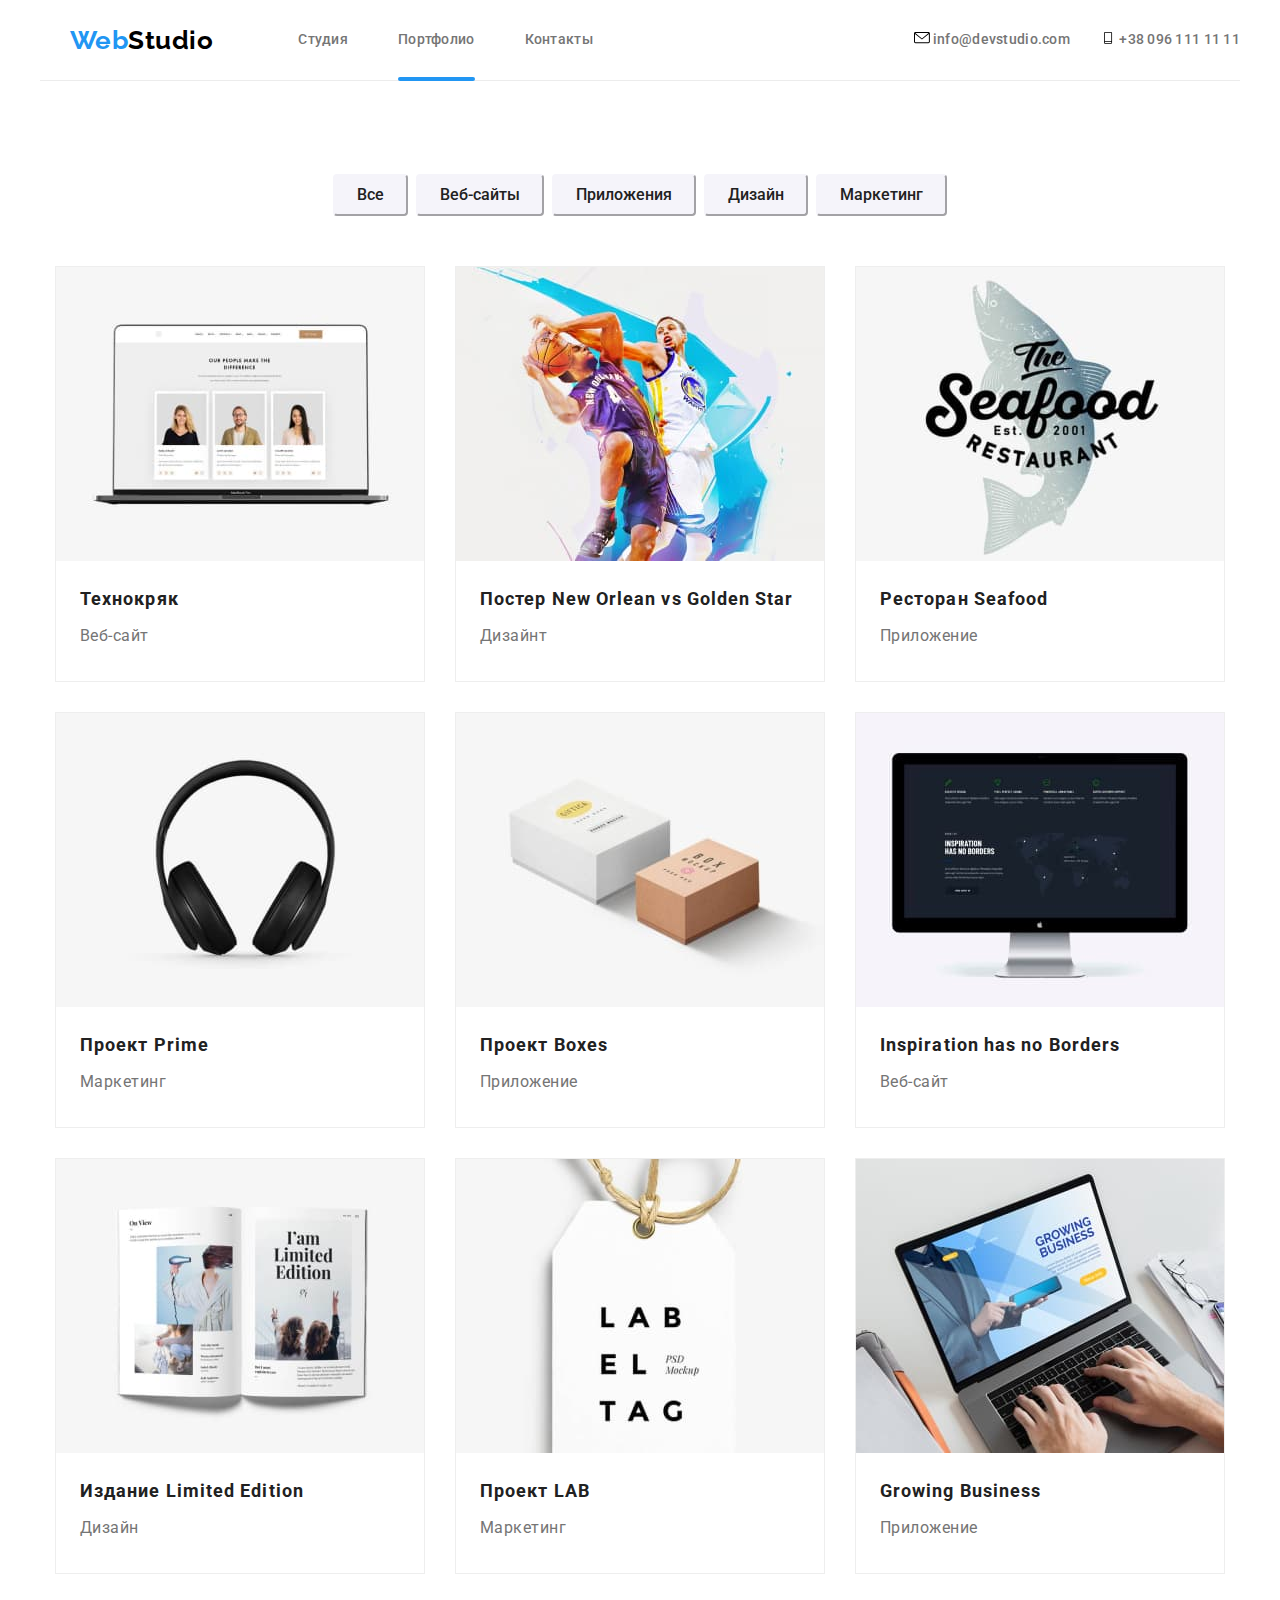
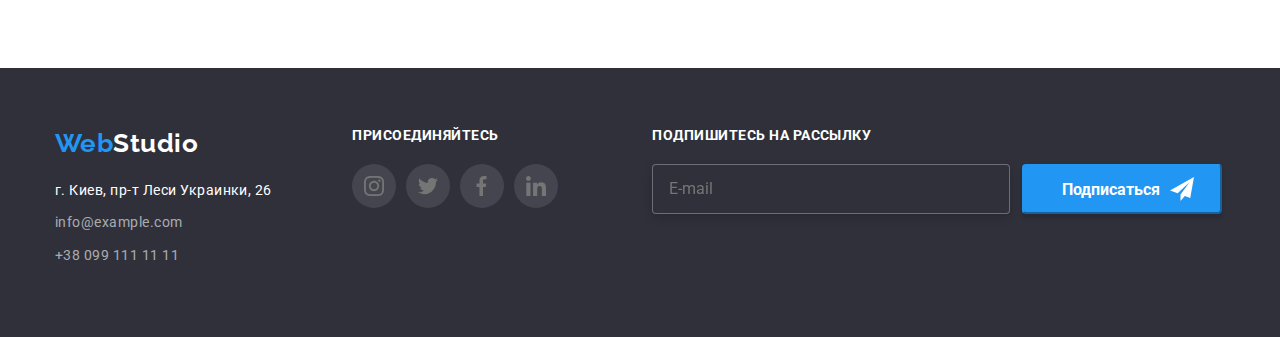
==== portfolio.html @ 5043a0de "Fix" ====
<!DOCTYPE html>
<html lang="ru">
  <head>
    <meta charset="UTF-8" />
    <meta name="viewport" content="width=device-width, initial-scale=1.0" />
    <link
      href="https://fonts.googleapis.com/css2?family=Raleway:wght@700&family=Roboto:ital,wght@0,400;0,500;0,700;1,900&display=swap"
      rel="stylesheet"
    />
    <link rel="stylesheet" href="./css/normalize.css" />
    <link rel="stylesheet" href="./css/main.min.css" />
    <title>WebStusio</title>
  </head>

  <body>
    <header class="header container">
      <div class="container">
        <nav class="navigation">
          <a class="logo link" href="">
            <p lang="en"><span class="logo-tittel">Web</span>Studio</p>
          </a>
          <ul class="navigation-list list">
            <li class="navigation-list-item">
              <a class="navigation-list-link link" href="./index.html"
                >Студия</a
              >
            </li>
            <li class="navigation-list-item">
              <a
                class="navigation-list-link link active"
                href="./portfolio.html"
                >Портфолио</a
              >
            </li>
            <li class="navigation-list-item">
              <a class="navigation-list-link link" href="">Контакты</a>
            </li>
          </ul>
        </nav>
        <address class="header-adress">
          <a class="header-link link" href="malto:info@devstudio.com">
            <svg class="nav-img">
              <use href="./images/sprite.svg#icon-envelope"></use>
            </svg>
            info@devstudio.com</a
          >
          <a class="header-link link" href="tel:+380961111111">
            <svg class="nav-img">
              <use href="./images/sprite.svg#icon-tel"></use>
            </svg>
            +38 096 111 11 11</a
          >
        </address>
      </div>
    </header>

    <main>
      <!--Наши работы-->
      <section class="jobs container">
        <h1 class="visually-hidden">Наши работы</h1>
        <ul class="main-item list">
          <li class="main-item-list">
            <button class="main-btn" type="button">Все</button>
          </li>
          <li class="main-item-list">
            <button class="main-btn" type="button">Веб-сайты</button>
          </li>
          <li class="main-item-list">
            <button class="main-btn" type="button">Приложения</button>
          </li>
          <li class="main-item-list">
            <button class="main-btn" type="button">Дизайн</button>
          </li>
          <li class="main-item-list">
            <button class="main-btn" type="button">Маркетинг</button>
          </li>
        </ul>
        <ul class="main-jobs list">
          <li class="main-jobs-item">
            <a class="main-jobs-item-link link" href="">
              <div class="main-jobs-wrapper">
                <img
                  class="main-jobs-item-link-img"
                  src="./images/technocrak.jpg"
                  alt="изображение страницы сайта"
                  width="370"
                  height="294"
                />
                <p class="jobs-titel-text">
                  Технокряк это современная площадка распространения
                  коронавируса. Компании используют эту платформу для цифрового
                  шпионажа и атак на защищённые сервера конкурентов.
                </p>
              </div>
              <h2 class="jobs-titel">Технокряк</h2>
              <p class="jobs-titel-item">Веб-сайт</p>
            </a>
          </li>
          <li class="main-jobs-item">
            <a class="main-jobs-item-link link" href="">
              <div class="main-jobs-wrapper">
                <img
                  class="main-jobs-item-link-img"
                  src="./images/poster-basketbol.jpg"
                  alt="постер с баскетболистами"
                  width="370"
                  height="294"
                />
                <p class="jobs-titel-text">
                  Технокряк это современная площадка распространения
                  коронавируса. Компании используют эту платформу для цифрового
                  шпионажа и атак на защищённые сервера конкурентов.
                </p>
              </div>

              <h2 class="jobs-titel">Постер New Orlean vs Golden Star</h2>
              <p class="jobs-titel-item">Дизайнт</p>
            </a>
          </li>
          <li class="main-jobs-item">
            <a class="main-jobs-item-link link" href="">
              <div class="main-jobs-wrapper">
                <img
                  class="main-jobs-item-link-img"
                  src="./images/restoran-seafood.jpg"
                  alt="логотип рестарана"
                  width="370"
                  height="294"
                />
                <p class="jobs-titel-text">
                  Технокряк это современная площадка распространения
                  коронавируса. Компании используют эту платформу для цифрового
                  шпионажа и атак на защищённые сервера конкурентов.
                </p>
              </div>

              <h2 class="jobs-titel">Ресторан Seafood</h2>
              <p class="jobs-titel-item">Приложение</p>
            </a>
          </li>
          <li class="main-jobs-item">
            <a class="main-jobs-item-link link" href="">
              <div class="main-jobs-wrapper">
                <img
                  class="main-jobs-item-link-img"
                  src="./images/headphones.jpg"
                  alt="наушники"
                  width="370"
                  height="294"
                />
                <p class="jobs-titel-text">
                  Технокряк это современная площадка распространения
                  коронавируса. Компании используют эту платформу для цифрового
                  шпионажа и атак на защищённые сервера конкурентов.
                </p>
              </div>

              <h2 class="jobs-titel">Проект Prime</h2>
              <p class="jobs-titel-item">Маркетинг</p>
            </a>
          </li>
          <li class="main-jobs-item">
            <a class="main-jobs-item-link link" href="">
              <div class="main-jobs-wrapper">
                <img
                  class="main-jobs-item-link-img"
                  src="./images/boxes.jpg"
                  alt="две коробки"
                  width="370"
                  height="294"
                />
                <p class="jobs-titel-text">
                  Технокряк это современная площадка распространения
                  коронавируса. Компании используют эту платформу для цифрового
                  шпионажа и атак на защищённые сервера конкурентов.
                </p>
              </div>

              <h2 class="jobs-titel">Проект Boxes</h2>
              <p class="jobs-titel-item">Приложение</p>
            </a>
          </li>
          <li class="main-jobs-item">
            <a class="main-jobs-item-link link" href="">
              <div class="main-jobs-wrapper">
                <img
                  class="main-jobs-item-link-img"
                  src="./images/monitor.jpg"
                  alt="фотография монитора"
                  width="370"
                  height="294"
                />
                <p class="jobs-titel-text">
                  Технокряк это современная площадка распространения
                  коронавируса. Компании используют эту платформу для цифрового
                  шпионажа и атак на защищённые сервера конкурентов.
                </p>
              </div>

              <h2 class="jobs-titel">Inspiration has no Borders</h2>
              <p class="jobs-titel-item">Веб-сайт</p>
            </a>
          </li>
          <li class="main-jobs-item">
            <a class="main-jobs-item-link link" href="">
              <div class="main-jobs-wrapper">
                <img
                  class="main-jobs-item-link-img"
                  src="./images/books.jpg"
                  alt="книга"
                  width="370"
                  height="294"
                />
                <p class="jobs-titel-text">
                  Технокряк это современная площадка распространения
                  коронавируса. Компании используют эту платформу для цифрового
                  шпионажа и атак на защищённые сервера конкурентов.
                </p>
              </div>
              <h2 class="jobs-titel">Издание Limited Edition</h2>
              <p class="jobs-titel-item">Дизайн</p>
            </a>
          </li>
          <li class="main-jobs-item">
            <a class="main-jobs-item-link link" href="">
              <div class="main-jobs-wrapper">
                <img
                  class="main-jobs-item-link-img"
                  src="./images/label.jpg"
                  alt="Этикетка"
                  width="370"
                  height="294"
                />
                <p class="jobs-titel-text">
                  Технокряк это современная площадка распространения
                  коронавируса. Компании используют эту платформу для цифрового
                  шпионажа и атак на защищённые сервера конкурентов.
                </p>
              </div>
              <h2 class="jobs-titel">Проект LAB</h2>
              <p class="jobs-titel-item">Маркетинг</p>
            </a>
          </li>
          <li class="main-jobs-item">
            <a class="main-jobs-item-link link" href="">
              <div class="main-jobs-wrapper">
                <img
                  class="main-jobs-item-link-img"
                  src="./images/noutbook.jpg"
                  alt="работает на ноутбуке"
                  width="370"
                  height="294"
                />
                <p class="jobs-titel-text">
                  Технокряк это современная площадка распространения
                  коронавируса. Компании используют эту платформу для цифрового
                  шпионажа и атак на защищённые сервера конкурентов.
                </p>
              </div>
              <h2 class="jobs-titel">Growing Business</h2>
              <p class="jobs-titel-item">Приложение</p>
            </a>
          </li>
        </ul>
      </section>
    </main>
    <footer class="footer">
      <div class="container footer-wraper">
        <div class="footer-adress-link">
          <a class="logo link footer-logo" href="">
            <p lang="en"><span class="logo-tittel">Web</span>Studio</p>
          </a>
          <ul class="list">
            <li>
              <address class="footer-adress">
                <a
                  class="footer-link link"
                  href="https://goo.gl/maps/3zYcZQHt294xr5mG9"
                  target="_blank"
                  >г. Киев, пр-т Леси Украинки, 26</a
                >
              </address>
            </li>
            <li>
              <address class="footer-adress">
                <a class="footer-link-item link" href="malto:info@example.com"
                  >info@example.com</a
                >
              </address>
            </li>
            <li>
              <address class="footer-adress">
                <a class="footer-link-item link" href="tel:+380991111111"
                  >+38 099 111 11 11</a
                >
              </address>
            </li>
          </ul>
        </div>

        <div class="footer-social-link">
          <b class="footer-item">присоединяйтесь</b>
          <ul class="comand-link list">
            <li class="comand-link-list-item comand-link-list-item-footcol">
              <a
                class="comand-link-list link"
                href=""
                aria-label="instagram link"
              >
                <svg class="comand-link-img">
                  <use href="./images/sprite.svg#icon-instagram"></use>
                </svg>
              </a>
            </li>
            <li class="comand-link-list-item footcol">
              <a
                class="comand-link-list link"
                href=""
                aria-label="instagram link"
              >
                <svg class="comand-link-img">
                  <use href="./images/sprite.svg#icon-twitter"></use>
                </svg>
              </a>
            </li>
            <li class="comand-link-list-item footcol">
              <a
                class="comand-link-list link"
                href=""
                aria-label="instagram link"
              >
                <svg class="comand-link-img">
                  <use href="./images/sprite.svg#icon-facebook"></use>
                </svg>
              </a>
            </li>
            <li class="comand-link-list-item footcol">
              <a
                class="comand-link-list link"
                href=""
                aria-label="instagram link"
              >
                <svg class="comand-link-img">
                  <use href="./images/sprite.svg#icon-linkedin"></use>
                </svg>
              </a>
            </li>
          </ul>
        </div>
        <div class="footer-btn">
          <b class="footer-item">Подпишитесь на рассылку</b>
          <form class="footer-form">
            <div class="model-form-input-wrapper">
              <input
                type="email"
                name="mail"
                id="mail-footer"
                class="footer-form-input"
                placeholder="E-mail"
                required
              />
              <!-- <label for="mail-footer" class="footer-label">E-mail</label> -->
              <button class="footer-btn-item" type="submit">
                Подписаться
                <svg class="footer-img">
                  <use href="./images/sprite.svg#icon-send"></use>
                </svg>
              </button>
            </div>
          </form>
        </div>
      </div>
    </footer>
  </body>
</html>
---- css/main.min.css ----
html{box-sizing:border-box}*,*::before,*::after{box-sizing:inherit}body{background-color:#fff;font-family:Roboto,sans-serif;font-size:14;letter-spacing:0.03em;color:#757575}h2,h3,p,ul{margin-top:0px;margin-bottom:0px;padding-left:0px}.visually-hidden{position:absolute;width:1px;height:1px;margin:-1px;border:0;padding:0;white-space:nowrap;clip-path:inset(100%);clip:rect(0 0 0 0);overflow:hidden}.link{text-decoration:none;display:block;color:inherit}.list{list-style:none}.img{display:block}.container{width:1200px;padding-left:15px;padding-right:15px;margin-left:auto;margin-right:auto}.model-btn{font-weight:700px;font-size:16px;line-height:1.87;letter-spacing:0.06em;color:#fff;background-color:#2196f3;padding-top:10px;padding-right:32px;padding-bottom:10px;padding-left:32px;box-shadow:0px 4px 4px rgba(0,0,0,0.15);border-radius:4px;border-color:#2196f3;cursor:pointer;outline:none}.backdrop{position:fixed;left:0;top:0;width:100%;height:100%;background-color:rgba(0,0,0,0.5);transform:opacity 250ms cubic-bezier(0.4, 0, 0.2, 1)}.model-form{width:528px;position:absolute;top:50%;left:50%;transform:translate(-50%, -50%);padding:40px;display:flex;flex-direction:column;background-color:#fff}.model-form-titel{font-family:Roboto;font-style:normal;font-weight:700;font-size:20px;line-height:1.15;text-align:center;letter-spacing:0.03em;color:#212121;margin-bottom:30px}.model-form-input{display:block;width:100%;height:40px;font-family:Roboto;font-weight:400;font-size:14px;line-height:1.14;letter-spacing:0.01em;color:#757575;padding-top:12px;padding-bottom:12px;padding-left:42px;border:1px solid rgba(33,33,33,0.2);border-radius:4px}.model-form-input:focus+.model-form-label,.model-form-input:not(:placeholder-shown)+.model-form-label{transform:translateY(-39px);left:19px;color:#2196f3;font-size:12px;line-height:1.16}.model-form-input:focus ~ .model-form-img,.model-form-input:not(:placeholder-shown) ~ .model-form-img{fill:#2196f3}.model-form-input-wrapper{position:relative;margin-bottom:28px}.model-form-label{position:absolute;top:50%;left:42px;transform:translateY(-50%);transition:transform 250ms cubic-bezier(0.4, 0, 0.2, 1)}.model-form-message{position:relative;width:448px;height:120px;resize:none;font-family:Roboto;font-weight:400;font-size:14px;line-height:1.14;letter-spacing:0.01em;color:#757575;border:1px solid rgba(33,33,33,0.2);border-radius:4px}.model-form-message:focus+.model-form-message-comment,.model-form-message:not(:placeholder-shown)+.model-form-message-comment{transform:translateY(-30px);color:#2196f3;font-size:12px;line-height:1.16}.model-form-message:focus::placeholder{color:#2196f3}.model-form-input-message{position:relative;margin-bottom:20px}.model-form-message-comment{position:absolute;top:12px;left:16px;transform:translateY(-50%);transition:transform 250ms cubic-bezier(0.4, 0, 0.2, 1);font-family:Roboto;font-weight:400;font-size:14px;line-height:1.14;letter-spacing:0.01em;color:#757575}.model-form-option-label{margin-bottom:30px;font-family:Roboto;font-weight:400;font-size:14px;line-height:1.71;letter-spacing:0.03em;color:#757575}.model-form .model-btn{width:200px;height:50px;margin-right:auto;margin-left:auto}.model-form-option-label{display:flex;height:24px;align-items:center;padding-left:12px}.model-form-option-span a{color:#2196f3}.model-form-option-span{text-align:center}.model-form-input:focus,.model-form-message:focus,.model-form-input:not(:placeholder-shown),.model-form-message:not(:placeholder-shown){outline:none;border-color:#2196f3}.model-form-img{display:block;position:absolute;top:50%;left:19px;transform:translateY(-50%);width:12px;height:12px;fill:#212121;transition:fill 250ms cubic-bezier(0.4, 0, 0.2, 1)}.model-form-chek{display:block;width:16px;height:15px;fill:#fff;border:2px solid #000;border-radius:2px;margin-right:8.38px}.model-form-checkbox:checked+.model-form-chek{background-color:#2196f3;border-color:#2196f3}.modal-btn{display:inline-flex;justify-content:center;align-items:center;position:absolute;top:8px;right:8px;width:30px;height:30px;background-color:transparent;border:1px solid rgba(0,0,0,0.1);border-radius:50%;fill:#000000;outline:none}.modal-btn:hover .model-form-img-close,.modal-btn:focus .model-form-img-close{fill:#2196f3}.model-form-img-close{width:11px;height:11px;transition:fill 250ms cubic-bezier(0.4, 0, 0.2, 1)}.is-hidden{opacity:0;visibility:hidden;pointer-events:none}.logo{font-family:Raleway,sans-serif;font-style:normal;font-weight:700;font-size:26px;line-height:1.19;color:#000;margin-right:85px}.logo-tittel{color:#2196f3}.header{border-bottom:1px solid #ececec}.header .container{display:flex;align-items:center;justify-content:space-between}.header-adress{display:flex}.header-link{font-style:normal;font-weight:500;font-size:14px;line-height:1.14;letter-spacing:0.02em;color:#212121;transition:color 250ms cubic-bezier(0.4, 0, 0.2, 1)}.header-link:hover,.header-link:focus{color:#2196f3}.header-link:hover svg{fill:#2196f3}.header-link{color:#757575}.header-link:not(:last-child){margin-right:30px}.hero{text-align:center;padding-top:200px;padding-bottom:200px;background-image:radial-gradient(rgba(47,48,58,0.8), rgba(47,48,58,0.8)),url(../images/Header.jpg);background-position:center;background-repeat:no-repeat}.hero-titel{font-weight:900;font-size:44px;line-height:1.36;text-align:center;letter-spacing:0.06em;text-transform:uppercase;color:#fff;margin-top:0px;margin-bottom:30px}.navigation{display:flex;align-items:center}.navigation-list{display:flex;padding-left:0px}.navigation-list-link{font-style:normal;font-weight:500;font-size:14px;line-height:1.14;letter-spacing:0.02em;color:#757575;transition:color 250ms cubic-bezier(0.4, 0, 0.2, 1);padding-top:32px;padding-bottom:32px}.navigation-list-link:hover,.navigation-list-link:focus{color:#2196f3}.navigation-list-item{position:relative}.navigation-list-item:not(:last-child){margin-right:50px}.active::after{content:'';display:block;position:absolute;transform:translateY(29px);width:100%;height:4px;background-color:#2196f3;border-radius:2px;margin:auto;color:#2196f3}.nav-img{width:16px;height:12px;transition:fill 250ms cubic-bezier(0.4, 0, 0.2, 1)}.nav-img:hover{fill:#2196f3}.description .container{padding-top:94px;padding-bottom:94px}.description-titel-list{display:flex;align-items:center}.description-list{display:flex;flex-direction:column;align-items:center}.description-list:not(:last-child){margin-right:30px}.description-list-icon{display:block;width:70px;height:70px;background-color:#f5f4fa;border-radius:4px}.description-titel{font-weight:700;font-size:14px;line-height:1.14;text-transform:uppercase;margin-top:0px;margin-bottom:10px;color:#212121}.description-titel-item{font-weight:400;font-size:14px;line-height:1.71;margin-bottom:0px;color:#757575}.description-img{display:block;width:270px;height:120px;background-color:#f5f4fa;border-radius:4px;padding:25px 0px;margin-bottom:55px}.work .container{padding-bottom:94px}.work-list{position:relative}.work-list:not(:last-child){margin-right:30px}.work-titel-list{display:flex}.work-titel{flex-grow:1;font-weight:700;font-size:36px;line-height:1.17;text-align:center;color:#212121;margin-bottom:50px}.work-titel-item{display:block;font-weight:700;font-size:14px;line-height:1.14;text-align:center;width:100%;text-transform:uppercase;position:absolute;left:0px;bottom:0px;color:#fff;padding-top:27px;padding-bottom:27px;background-color:rgba(47,48,58,0.8)}.comand{background-color:#f5f4fa}.comand .container{padding-top:94px;padding-bottom:94px}.comand .comand-titel-list{display:flex}.comand-titel-item{background-color:#fff;box-shadow:0px 2px 1px rgba(0,0,0,0.2),0px 1px 1px rgba(0,0,0,0.14),0px 1px 3px rgba(0,0,0,0.12);border-radius:0px 0px 4px 4px;margin-right:30px}.comand-titel{font-weight:700;font-size:36px;line-height:1.17px;text-align:center;color:#212121;margin-bottom:30px}.comand-titel-name{font-weight:500;font-size:16px;line-height:1.19;text-align:center;color:#212121;margin-bottom:10px}.comand-titel-name-item{font-weight:400;font-size:16px;line-height:1.19;text-align:center;color:#757575;margin-bottom:16px}.comand-link{display:flex;justify-content:space-between;max-width:206px;padding-left:32px;margin-right:auto;margin-right:auto;margin-bottom:24px}.comand-link-list{display:flex;justify-content:center;align-items:center;width:44px;height:44px;border-radius:50%;background-color:rgba(255,255,255,0.1);transition:background-color 250ms cubic-bezier(0.4, 0, 0.2, 1)}.comand-link-list:hover,.comand-link-list:focus{background-color:#2196f3}.comand-link-list:hover .comand-link-img{fill:#fff}.comand-link-img{fill:#757575;width:20px;height:20px;transition:fill 250ms cubic-bezier(0.4, 0, 0.2, 1)}.comand-link{display:flex}.comand-link-list-item:not(:last-child){margin-right:10px}.client .container{padding-top:94px;padding-bottom:94px}.client .client-item{display:flex}.client-item-link-list{display:flex;justify-content:center;align-items:center;width:170px;height:90px;border:2px;border:1px solid #afb1b8;box-sizing:border-box;border-radius:4px;transition:border-color 250ms cubic-bezier(0.4, 0, 0.2, 1)}.client-item-link-list:hover .client-link-img{fill:#2196f3}.client-item-link-list:hover{border:1px solid #2196f3}.client-item-link:not(:last-child){margin-right:30px}.client-titel{font-weight:700;font-size:36px;line-height:1.17;text-align:center;color:#212121;margin-bottom:50px}.client-link-img{width:50px;height:50px;display:flex;fill:#757575;transition:fill 250ms cubic-bezier(0.4, 0, 0.2, 1)}.client-link-img:hover,.client-link-img:focus{fill:#2196f3}.footer{background-color:#2f303a}.footer-wraper{display:flex;padding-top:60px;padding-bottom:60px}.footer-adress-link{margin-right:69px}.footer-socia-link .comand-link{margin-right:94px}.footer-logo{margin-bottom:20px;color:#fff}.footer-adress{font-style:normal;margin-bottom:9px}.footer-link{font-weight:400;font-size:14px;line-height:1.71;color:#fff}.footer-link-item{font-weight:400;font-size:14px;line-height:1.71;color:rgba(255,255,255,0.6)}.footer-item{display:block;font-weight:700;font-size:14px;line-height:1.14;text-transform:uppercase;color:#fff;margin-bottom:20px}.footer-b .footer-social-list{display:flex;margin-right:94px}.footer-social-list-link:not(:last-child){margin-right:10px}.footer-social-link{margin-right:94px}.footer-social-link .comand-link{padding-left:0px}.footer-label-link:hover,.footer-label-link:focus{color:#2196f3}.footer-btn{display:block;width:570px}.footer-btn .model-form-input-wrapper{display:flex}.footer-img{display:flex;justify-content:center;align-items:center;width:24px;height:24px;fill:#fff;position:relative;transform:translateX(10px)}.footer-btn-item{display:flex;justify-content:center;align-items:center;width:200px;padding:9px 28px 8px 29px;font-family:Roboto;font-style:normal;font-weight:bold;font-size:16px;line-height:1.87;color:#ffffff;background-color:#2196f3;box-shadow:0px 4px 4px rgba(0,0,0,0.15);border-color:#2196f3;border-radius:4px}.footer-form{display:flex}.footer-form-input{width:358px;height:50px;position:relative;border:1px solid rgba(255,255,255,0.3);box-sizing:border-box;background-color:#2f303a;filter:drop-shadow(0px 4px 4px rgba(0,0,0,0.15));border-radius:4px;padding-left:16px;margin-right:12px;color:#fff}.footer-label{position:absolute;top:50%;left:16px;transform:translateY(-50%)}.jobs.container{padding-top:93px;padding-bottom:94px}.main-jobs{display:flex;flex-wrap:wrap}.main-jobs-item{width:370px;margin-right:30px;margin-bottom:30px;padding-bottom:30px}.main-jobs-item:nth-child(3n){margin-right:0px}.main-jobs-item:nth-last-child(-n+3){margin-bottom:0px}.main-jobs-item-link{display:block}.main-jobs-item-link-img{display:block}.main-btn{display:block;font-weight:500;font-size:16px;line-height:1.62;text-align:center;background-color:#f5f4fa;color:#212121;padding-top:6px;padding-right:22px;padding-bottom:6px;padding-left:22px;justify-content:center;align-items:center;background:#f5f4fa;border-color:#f5f4fa;border-radius:4px;transition:background-color 250ms cubic-bezier(0.4, 0, 0.2, 1),color 250ms cubic-bezier(0.4, 0, 0.2, 1),border-color 250ms cubic-bezier(0.4, 0, 0.2, 1)}.main-btn:hover,.main-btn:focus{background-color:#2196f3;color:#fff;border-color:#2196f3}.main-item-list:not(:last-child){margin-right:8px}.main-jobs-item{border:1px solid #eeeeee}.main-jobs-item:hover{box-shadow:1px 4px 6px rgba(0,0,0,0.16),0px 4px 4px rgba(0,0,0,0.06),0px 1px 1px rgba(0,0,0,0.12)}.main-jobs-item:hover .jobs-titel-text{transform:translateY(0)}.main-jobs-wrapper{position:relative;overflow:hidden;margin-bottom:20px}.jobs-titel{display:block;font-weight:700;font-size:18px;line-height:2;letter-spacing:0.06em;color:#212121;padding-left:24px;margin-bottom:4px}.jobs-titel-item{display:block;font-weight:400;font-size:16px;line-height:1.87;color:#757575;padding-left:24px}.jobs-titel-text{display:block;font-weight:normal;font-size:18px;line-height:1.56;padding:63px 24px;color:#fff;background-color:rgba(33,150,243,0.9);width:100%;height:100%;position:absolute;transform:translateY(100%);top:0px;left:0px;transition-property:transform;transition-duration:250ms;transition-timing-function:cubic-bezier(0.4, 0, 0.2, 1)}.main-item{display:flex;justify-content:center;margin-bottom:50px}
/*# sourceMappingURL=main.min.css.map */
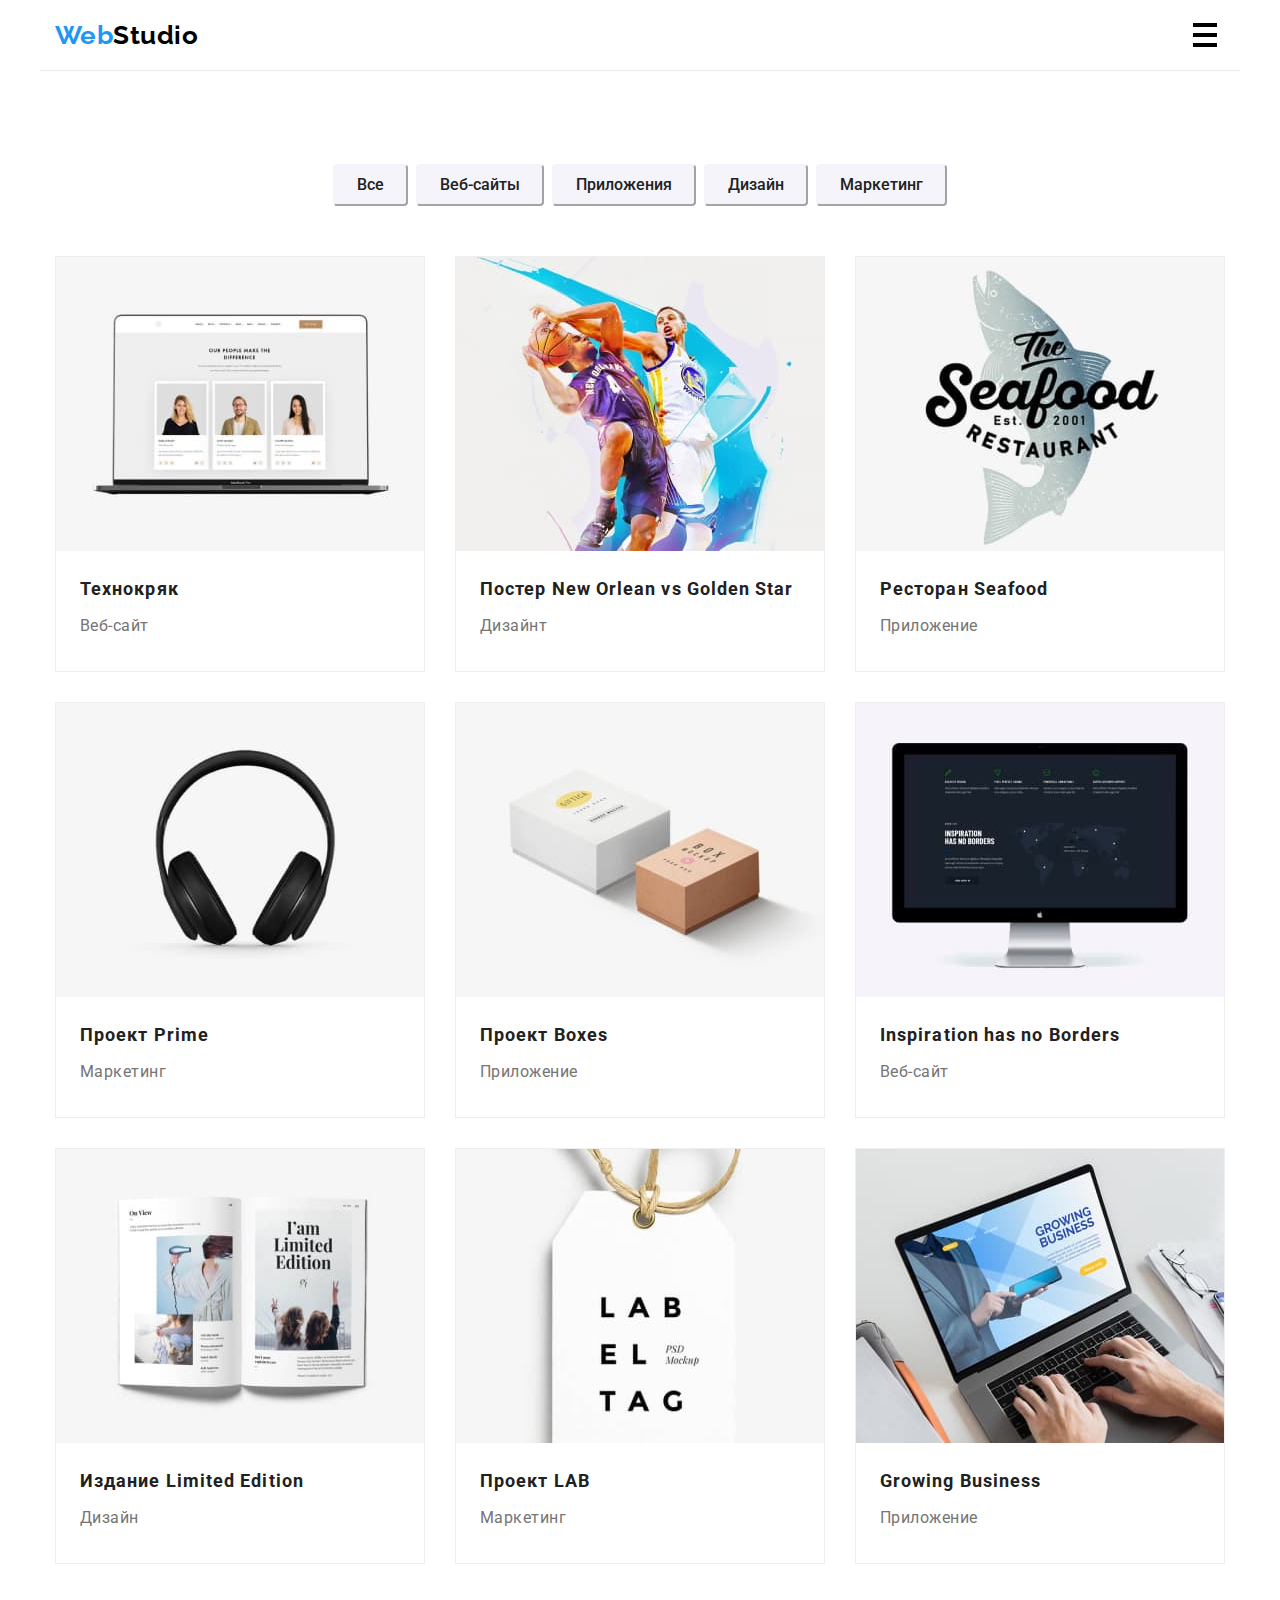
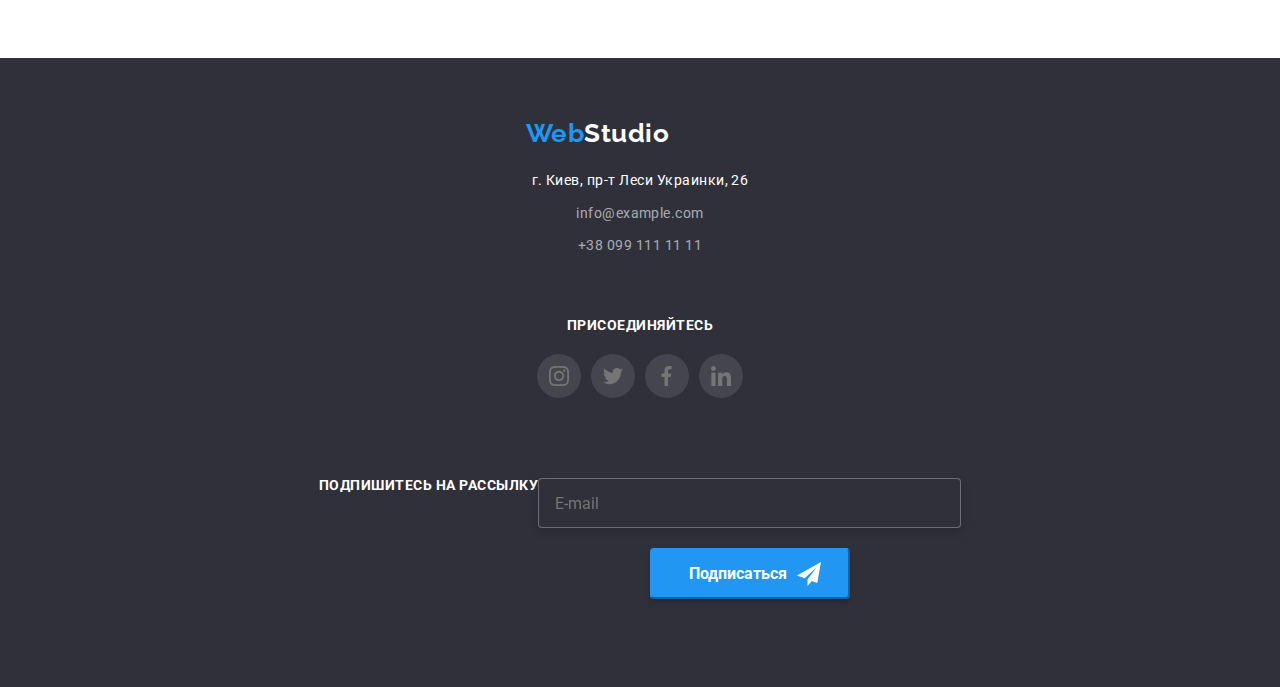
==== commit 50f3f509: "Портфолио" ====
--- a/portfolio.html
+++ b/portfolio.html
@@ -14,11 +14,23 @@
 
   <body>
     <header class="header container">
-      <div class="container">
+      <a class="logo link" href="">
+        <p lang="en"><span class="logo-tittel">Web</span>Studio</p>
+      </a>
+      <button
+        class="menu-btn"
+        type="button"
+        aria-expanded="false"
+        aria-controls="menu-wrapper"
+        data-menu-button
+      >
+        <svg class="header-menu-svg">
+          <use class="menu-icon" href="./images/sprite.svg#icon-menu"></use>
+          <use class="menu-close" href="./images/sprite.svg#icon-close"></use>
+        </svg>
+      </button>
+      <div class="menu-wrapper" data-menu>
         <nav class="navigation">
-          <a class="logo link" href="">
-            <p lang="en"><span class="logo-tittel">Web</span>Studio</p>
-          </a>
           <ul class="navigation-list list">
             <li class="navigation-list-item">
               <a class="navigation-list-link link" href="./index.html"
@@ -51,6 +63,9 @@
             +38 096 111 11 11</a
           >
         </address>
+        <!-- <div class="header-menu">
+                   
+              </div> -->
       </div>
     </header>
 
@@ -270,7 +285,7 @@
           <a class="logo link footer-logo" href="">
             <p lang="en"><span class="logo-tittel">Web</span>Studio</p>
           </a>
-          <ul class="list">
+          <ul class="footer-list list">
             <li>
               <address class="footer-adress">
                 <a
@@ -371,5 +386,8 @@
         </div>
       </div>
     </footer>
+
+    <script src="./js/modal.js"></script>
+    <script src="./js/menu.js"></script>
   </body>
 </html>
--- a/css/main.min.css
+++ b/css/main.min.css
@@ -1,2 +1,2 @@
-html{box-sizing:border-box}*,*::before,*::after{box-sizing:inherit}body{background-color:#fff;font-family:Roboto,sans-serif;font-size:14;letter-spacing:0.03em;color:#757575}h2,h3,p,ul{margin-top:0px;margin-bottom:0px;padding-left:0px}.visually-hidden{position:absolute;width:1px;height:1px;margin:-1px;border:0;padding:0;white-space:nowrap;clip-path:inset(100%);clip:rect(0 0 0 0);overflow:hidden}.link{text-decoration:none;display:block;color:inherit}.list{list-style:none}.img{display:block}.container{width:1200px;padding-left:15px;padding-right:15px;margin-left:auto;margin-right:auto}.model-btn{font-weight:700px;font-size:16px;line-height:1.87;letter-spacing:0.06em;color:#fff;background-color:#2196f3;padding-top:10px;padding-right:32px;padding-bottom:10px;padding-left:32px;box-shadow:0px 4px 4px rgba(0,0,0,0.15);border-radius:4px;border-color:#2196f3;cursor:pointer;outline:none}.backdrop{position:fixed;left:0;top:0;width:100%;height:100%;background-color:rgba(0,0,0,0.5);transform:opacity 250ms cubic-bezier(0.4, 0, 0.2, 1)}.model-form{width:528px;position:absolute;top:50%;left:50%;transform:translate(-50%, -50%);padding:40px;display:flex;flex-direction:column;background-color:#fff}.model-form-titel{font-family:Roboto;font-style:normal;font-weight:700;font-size:20px;line-height:1.15;text-align:center;letter-spacing:0.03em;color:#212121;margin-bottom:30px}.model-form-input{display:block;width:100%;height:40px;font-family:Roboto;font-weight:400;font-size:14px;line-height:1.14;letter-spacing:0.01em;color:#757575;padding-top:12px;padding-bottom:12px;padding-left:42px;border:1px solid rgba(33,33,33,0.2);border-radius:4px}.model-form-input:focus+.model-form-label,.model-form-input:not(:placeholder-shown)+.model-form-label{transform:translateY(-39px);left:19px;color:#2196f3;font-size:12px;line-height:1.16}.model-form-input:focus ~ .model-form-img,.model-form-input:not(:placeholder-shown) ~ .model-form-img{fill:#2196f3}.model-form-input-wrapper{position:relative;margin-bottom:28px}.model-form-label{position:absolute;top:50%;left:42px;transform:translateY(-50%);transition:transform 250ms cubic-bezier(0.4, 0, 0.2, 1)}.model-form-message{position:relative;width:448px;height:120px;resize:none;font-family:Roboto;font-weight:400;font-size:14px;line-height:1.14;letter-spacing:0.01em;color:#757575;border:1px solid rgba(33,33,33,0.2);border-radius:4px}.model-form-message:focus+.model-form-message-comment,.model-form-message:not(:placeholder-shown)+.model-form-message-comment{transform:translateY(-30px);color:#2196f3;font-size:12px;line-height:1.16}.model-form-message:focus::placeholder{color:#2196f3}.model-form-input-message{position:relative;margin-bottom:20px}.model-form-message-comment{position:absolute;top:12px;left:16px;transform:translateY(-50%);transition:transform 250ms cubic-bezier(0.4, 0, 0.2, 1);font-family:Roboto;font-weight:400;font-size:14px;line-height:1.14;letter-spacing:0.01em;color:#757575}.model-form-option-label{margin-bottom:30px;font-family:Roboto;font-weight:400;font-size:14px;line-height:1.71;letter-spacing:0.03em;color:#757575}.model-form .model-btn{width:200px;height:50px;margin-right:auto;margin-left:auto}.model-form-option-label{display:flex;height:24px;align-items:center;padding-left:12px}.model-form-option-span a{color:#2196f3}.model-form-option-span{text-align:center}.model-form-input:focus,.model-form-message:focus,.model-form-input:not(:placeholder-shown),.model-form-message:not(:placeholder-shown){outline:none;border-color:#2196f3}.model-form-img{display:block;position:absolute;top:50%;left:19px;transform:translateY(-50%);width:12px;height:12px;fill:#212121;transition:fill 250ms cubic-bezier(0.4, 0, 0.2, 1)}.model-form-chek{display:block;width:16px;height:15px;fill:#fff;border:2px solid #000;border-radius:2px;margin-right:8.38px}.model-form-checkbox:checked+.model-form-chek{background-color:#2196f3;border-color:#2196f3}.modal-btn{display:inline-flex;justify-content:center;align-items:center;position:absolute;top:8px;right:8px;width:30px;height:30px;background-color:transparent;border:1px solid rgba(0,0,0,0.1);border-radius:50%;fill:#000000;outline:none}.modal-btn:hover .model-form-img-close,.modal-btn:focus .model-form-img-close{fill:#2196f3}.model-form-img-close{width:11px;height:11px;transition:fill 250ms cubic-bezier(0.4, 0, 0.2, 1)}.is-hidden{opacity:0;visibility:hidden;pointer-events:none}.logo{font-family:Raleway,sans-serif;font-style:normal;font-weight:700;font-size:26px;line-height:1.19;color:#000;margin-right:85px}.logo-tittel{color:#2196f3}.header{border-bottom:1px solid #ececec}.header .container{display:flex;align-items:center;justify-content:space-between}.header-adress{display:flex}.header-link{font-style:normal;font-weight:500;font-size:14px;line-height:1.14;letter-spacing:0.02em;color:#212121;transition:color 250ms cubic-bezier(0.4, 0, 0.2, 1)}.header-link:hover,.header-link:focus{color:#2196f3}.header-link:hover svg{fill:#2196f3}.header-link{color:#757575}.header-link:not(:last-child){margin-right:30px}.hero{text-align:center;padding-top:200px;padding-bottom:200px;background-image:radial-gradient(rgba(47,48,58,0.8), rgba(47,48,58,0.8)),url(../images/Header.jpg);background-position:center;background-repeat:no-repeat}.hero-titel{font-weight:900;font-size:44px;line-height:1.36;text-align:center;letter-spacing:0.06em;text-transform:uppercase;color:#fff;margin-top:0px;margin-bottom:30px}.navigation{display:flex;align-items:center}.navigation-list{display:flex;padding-left:0px}.navigation-list-link{font-style:normal;font-weight:500;font-size:14px;line-height:1.14;letter-spacing:0.02em;color:#757575;transition:color 250ms cubic-bezier(0.4, 0, 0.2, 1);padding-top:32px;padding-bottom:32px}.navigation-list-link:hover,.navigation-list-link:focus{color:#2196f3}.navigation-list-item{position:relative}.navigation-list-item:not(:last-child){margin-right:50px}.active::after{content:'';display:block;position:absolute;transform:translateY(29px);width:100%;height:4px;background-color:#2196f3;border-radius:2px;margin:auto;color:#2196f3}.nav-img{width:16px;height:12px;transition:fill 250ms cubic-bezier(0.4, 0, 0.2, 1)}.nav-img:hover{fill:#2196f3}.description .container{padding-top:94px;padding-bottom:94px}.description-titel-list{display:flex;align-items:center}.description-list{display:flex;flex-direction:column;align-items:center}.description-list:not(:last-child){margin-right:30px}.description-list-icon{display:block;width:70px;height:70px;background-color:#f5f4fa;border-radius:4px}.description-titel{font-weight:700;font-size:14px;line-height:1.14;text-transform:uppercase;margin-top:0px;margin-bottom:10px;color:#212121}.description-titel-item{font-weight:400;font-size:14px;line-height:1.71;margin-bottom:0px;color:#757575}.description-img{display:block;width:270px;height:120px;background-color:#f5f4fa;border-radius:4px;padding:25px 0px;margin-bottom:55px}.work .container{padding-bottom:94px}.work-list{position:relative}.work-list:not(:last-child){margin-right:30px}.work-titel-list{display:flex}.work-titel{flex-grow:1;font-weight:700;font-size:36px;line-height:1.17;text-align:center;color:#212121;margin-bottom:50px}.work-titel-item{display:block;font-weight:700;font-size:14px;line-height:1.14;text-align:center;width:100%;text-transform:uppercase;position:absolute;left:0px;bottom:0px;color:#fff;padding-top:27px;padding-bottom:27px;background-color:rgba(47,48,58,0.8)}.comand{background-color:#f5f4fa}.comand .container{padding-top:94px;padding-bottom:94px}.comand .comand-titel-list{display:flex}.comand-titel-item{background-color:#fff;box-shadow:0px 2px 1px rgba(0,0,0,0.2),0px 1px 1px rgba(0,0,0,0.14),0px 1px 3px rgba(0,0,0,0.12);border-radius:0px 0px 4px 4px;margin-right:30px}.comand-titel{font-weight:700;font-size:36px;line-height:1.17px;text-align:center;color:#212121;margin-bottom:30px}.comand-titel-name{font-weight:500;font-size:16px;line-height:1.19;text-align:center;color:#212121;margin-bottom:10px}.comand-titel-name-item{font-weight:400;font-size:16px;line-height:1.19;text-align:center;color:#757575;margin-bottom:16px}.comand-link{display:flex;justify-content:space-between;max-width:206px;padding-left:32px;margin-right:auto;margin-right:auto;margin-bottom:24px}.comand-link-list{display:flex;justify-content:center;align-items:center;width:44px;height:44px;border-radius:50%;background-color:rgba(255,255,255,0.1);transition:background-color 250ms cubic-bezier(0.4, 0, 0.2, 1)}.comand-link-list:hover,.comand-link-list:focus{background-color:#2196f3}.comand-link-list:hover .comand-link-img{fill:#fff}.comand-link-img{fill:#757575;width:20px;height:20px;transition:fill 250ms cubic-bezier(0.4, 0, 0.2, 1)}.comand-link{display:flex}.comand-link-list-item:not(:last-child){margin-right:10px}.client .container{padding-top:94px;padding-bottom:94px}.client .client-item{display:flex}.client-item-link-list{display:flex;justify-content:center;align-items:center;width:170px;height:90px;border:2px;border:1px solid #afb1b8;box-sizing:border-box;border-radius:4px;transition:border-color 250ms cubic-bezier(0.4, 0, 0.2, 1)}.client-item-link-list:hover .client-link-img{fill:#2196f3}.client-item-link-list:hover{border:1px solid #2196f3}.client-item-link:not(:last-child){margin-right:30px}.client-titel{font-weight:700;font-size:36px;line-height:1.17;text-align:center;color:#212121;margin-bottom:50px}.client-link-img{width:50px;height:50px;display:flex;fill:#757575;transition:fill 250ms cubic-bezier(0.4, 0, 0.2, 1)}.client-link-img:hover,.client-link-img:focus{fill:#2196f3}.footer{background-color:#2f303a}.footer-wraper{display:flex;padding-top:60px;padding-bottom:60px}.footer-adress-link{margin-right:69px}.footer-socia-link .comand-link{margin-right:94px}.footer-logo{margin-bottom:20px;color:#fff}.footer-adress{font-style:normal;margin-bottom:9px}.footer-link{font-weight:400;font-size:14px;line-height:1.71;color:#fff}.footer-link-item{font-weight:400;font-size:14px;line-height:1.71;color:rgba(255,255,255,0.6)}.footer-item{display:block;font-weight:700;font-size:14px;line-height:1.14;text-transform:uppercase;color:#fff;margin-bottom:20px}.footer-b .footer-social-list{display:flex;margin-right:94px}.footer-social-list-link:not(:last-child){margin-right:10px}.footer-social-link{margin-right:94px}.footer-social-link .comand-link{padding-left:0px}.footer-label-link:hover,.footer-label-link:focus{color:#2196f3}.footer-btn{display:block;width:570px}.footer-btn .model-form-input-wrapper{display:flex}.footer-img{display:flex;justify-content:center;align-items:center;width:24px;height:24px;fill:#fff;position:relative;transform:translateX(10px)}.footer-btn-item{display:flex;justify-content:center;align-items:center;width:200px;padding:9px 28px 8px 29px;font-family:Roboto;font-style:normal;font-weight:bold;font-size:16px;line-height:1.87;color:#ffffff;background-color:#2196f3;box-shadow:0px 4px 4px rgba(0,0,0,0.15);border-color:#2196f3;border-radius:4px}.footer-form{display:flex}.footer-form-input{width:358px;height:50px;position:relative;border:1px solid rgba(255,255,255,0.3);box-sizing:border-box;background-color:#2f303a;filter:drop-shadow(0px 4px 4px rgba(0,0,0,0.15));border-radius:4px;padding-left:16px;margin-right:12px;color:#fff}.footer-label{position:absolute;top:50%;left:16px;transform:translateY(-50%)}.jobs.container{padding-top:93px;padding-bottom:94px}.main-jobs{display:flex;flex-wrap:wrap}.main-jobs-item{width:370px;margin-right:30px;margin-bottom:30px;padding-bottom:30px}.main-jobs-item:nth-child(3n){margin-right:0px}.main-jobs-item:nth-last-child(-n+3){margin-bottom:0px}.main-jobs-item-link{display:block}.main-jobs-item-link-img{display:block}.main-btn{display:block;font-weight:500;font-size:16px;line-height:1.62;text-align:center;background-color:#f5f4fa;color:#212121;padding-top:6px;padding-right:22px;padding-bottom:6px;padding-left:22px;justify-content:center;align-items:center;background:#f5f4fa;border-color:#f5f4fa;border-radius:4px;transition:background-color 250ms cubic-bezier(0.4, 0, 0.2, 1),color 250ms cubic-bezier(0.4, 0, 0.2, 1),border-color 250ms cubic-bezier(0.4, 0, 0.2, 1)}.main-btn:hover,.main-btn:focus{background-color:#2196f3;color:#fff;border-color:#2196f3}.main-item-list:not(:last-child){margin-right:8px}.main-jobs-item{border:1px solid #eeeeee}.main-jobs-item:hover{box-shadow:1px 4px 6px rgba(0,0,0,0.16),0px 4px 4px rgba(0,0,0,0.06),0px 1px 1px rgba(0,0,0,0.12)}.main-jobs-item:hover .jobs-titel-text{transform:translateY(0)}.main-jobs-wrapper{position:relative;overflow:hidden;margin-bottom:20px}.jobs-titel{display:block;font-weight:700;font-size:18px;line-height:2;letter-spacing:0.06em;color:#212121;padding-left:24px;margin-bottom:4px}.jobs-titel-item{display:block;font-weight:400;font-size:16px;line-height:1.87;color:#757575;padding-left:24px}.jobs-titel-text{display:block;font-weight:normal;font-size:18px;line-height:1.56;padding:63px 24px;color:#fff;background-color:rgba(33,150,243,0.9);width:100%;height:100%;position:absolute;transform:translateY(100%);top:0px;left:0px;transition-property:transform;transition-duration:250ms;transition-timing-function:cubic-bezier(0.4, 0, 0.2, 1)}.main-item{display:flex;justify-content:center;margin-bottom:50px}
+html{box-sizing:border-box}*,*::before,*::after{box-sizing:inherit}body{background-color:#fff;font-family:Roboto,sans-serif;font-size:14;letter-spacing:0.03em;color:#757575}h2,h3,p,ul{margin-top:0px;margin-bottom:0px;padding-left:0px}.visually-hidden{position:absolute;width:1px;height:1px;margin:-1px;border:0;padding:0;white-space:nowrap;clip-path:inset(100%);clip:rect(0 0 0 0);overflow:hidden}.link{text-decoration:none;display:block;color:inherit}.list{list-style:none}.img{display:block}.container{padding-left:15px;padding-right:15px;margin:0 auto}@media screen and (min-width: 480px){.container{width:480px}}@media screen and (min-width: 768px){.container{width:768px}}@media screen and (min-width: 1200px){.container{width:1200px}}.model-btn{font-weight:700px;font-size:16px;line-height:1.87;letter-spacing:0.06em;color:#fff;background-color:#2196f3;padding-top:10px;padding-right:32px;padding-bottom:10px;padding-left:32px;box-shadow:0px 4px 4px rgba(0,0,0,0.15);border-radius:4px;border-color:#2196f3;cursor:pointer;outline:none}.backdrop{position:fixed;left:0;top:0;width:100%;height:100%;background-color:rgba(0,0,0,0.5);transform:opacity 250ms cubic-bezier(0.4, 0, 0.2, 1)}.model-form{width:450px;position:absolute;top:50%;left:50%;transform:translate(-50%, -50%);padding:40px;display:flex;flex-direction:column;background-color:#fff}.model-form-titel{font-family:Roboto;font-style:normal;font-weight:700;font-size:20px;line-height:1.15;text-align:center;letter-spacing:0.03em;color:#212121;margin-bottom:30px}.model-form-input{display:block;width:100%;height:40px;font-family:Roboto;font-weight:400;font-size:14px;line-height:1.14;letter-spacing:0.01em;color:#757575;padding-top:12px;padding-bottom:12px;padding-left:42px;border:1px solid rgba(33,33,33,0.2);border-radius:4px}.model-form-input:focus+.model-form-label,.model-form-input:not(:placeholder-shown)+.model-form-label{transform:translateY(-39px);left:19px;color:#2196f3;font-size:12px;line-height:1.16}.model-form-input:focus ~ .model-form-img,.model-form-input:not(:placeholder-shown) ~ .model-form-img{fill:#2196f3}.model-form-input-wrapper{position:relative;margin-bottom:28px}.model-form-label{position:absolute;top:50%;left:42px;transform:translateY(-50%);transition:transform 250ms cubic-bezier(0.4, 0, 0.2, 1)}.model-form-message{position:relative;width:100%;height:120px;resize:none;font-family:Roboto;font-weight:400;font-size:14px;line-height:1.14;letter-spacing:0.01em;color:#757575;border:1px solid rgba(33,33,33,0.2);border-radius:4px}.model-form-message:focus+.model-form-message-comment,.model-form-message:not(:placeholder-shown)+.model-form-message-comment{transform:translateY(-30px);color:#2196f3;font-size:12px;line-height:1.16}.model-form-message:focus::placeholder{color:#2196f3}.model-form-input-message{position:relative;margin-bottom:20px}.model-form-message-comment{position:absolute;top:12px;left:16px;transform:translateY(-50%);transition:transform 250ms cubic-bezier(0.4, 0, 0.2, 1);font-family:Roboto;font-weight:400;font-size:14px;line-height:1.14;letter-spacing:0.01em;color:#757575}.model-form-option-label{margin-bottom:30px;font-family:Roboto;font-weight:400;font-size:14px;line-height:1.71;letter-spacing:0.03em;color:#757575}.model-form .model-btn{width:200px;height:50px;margin-right:auto;margin-left:auto}.model-form-option-label{display:flex;height:24px;align-items:center;padding-left:12px}.model-form-option-span a{color:#2196f3}.model-form-option-span{text-align:center}.model-form-input:focus,.model-form-message:focus,.model-form-input:not(:placeholder-shown),.model-form-message:not(:placeholder-shown){outline:none;border-color:#2196f3}.model-form-img{display:block;position:absolute;top:50%;left:19px;transform:translateY(-50%);width:12px;height:12px;fill:#212121;transition:fill 250ms cubic-bezier(0.4, 0, 0.2, 1)}.model-form-chek{display:block;width:16px;height:15px;fill:#fff;border:2px solid #000;border-radius:2px;margin-right:8.38px}.model-form-checkbox:checked+.model-form-chek{background-color:#2196f3;border-color:#2196f3}.modal-btn{display:inline-flex;justify-content:center;align-items:center;position:absolute;top:8px;right:8px;width:30px;height:30px;background-color:transparent;border:1px solid rgba(0,0,0,0.1);border-radius:50%;fill:#000000;outline:none}.modal-btn:hover .model-form-img-close,.modal-btn:focus .model-form-img-close{fill:#2196f3}.model-form-img-close{width:11px;height:11px;transition:fill 250ms cubic-bezier(0.4, 0, 0.2, 1)}.is-hidden{opacity:0;visibility:hidden;pointer-events:none}.logo{font-family:Raleway,sans-serif;font-style:normal;color:#000}.logo-tittel{color:#2196f3}@media screen and (max-width: 1199px){.logo{font-weight:700;font-size:24px;line-height:1.16}}@media screen and (min-width: 1200px){.logo{font-weight:700;font-size:26px;line-height:1.19;margin-right:85px}}.menu-btn{color:#fff;background-color:#fff;width:40px;height:40px;border:none;outline:none;padding:8px;display:inline-flex;justify-content:center;align-items:center}.menu-btn.is-open .menu-icon{display:none}.menu-btn.is-open .menu-close{display:block}.menu-btn:hover .menu-icon{fill:#2196f3}.menu-btn:hover .menu-close{fill:#2196f3}.menu-close{display:none;width:18.67px;height:18.67px}.header-menu-svg{display:inline-flex;width:40px;height:40px}.menu-wrapper{position:absolute;top:100%;left:0px;width:100%;height:453px;display:none;justify-content:center;align-items:center;flex-direction:column;padding-top:60px;padding-bottom:60px;background:#ffffff;box-shadow:0px 4px 8px rgba(0,0,0,0.04),0px 2px 4px rgba(0,0,0,0.08),0px 1px 3px rgba(0,0,0,0.16)}.menu-wrapper.is-open{display:flex}.header{border-bottom:1px solid #ececec;padding-top:15px;padding-bottom:15px;display:flex;justify-content:space-between;align-items:center;position:relative}.header .container{display:flex;align-items:center;justify-content:space-between}.header-link{font-style:normal;font-weight:500;font-size:14px;line-height:1.14;letter-spacing:0.02em;color:#212121;transition:color 250ms cubic-bezier(0.4, 0, 0.2, 1)}.header-link:hover,.header-link:focus{color:#2196f3}.header-link:hover svg{fill:#2196f3}.header-link{color:#757575}.header-link:not(:last-child){margin-bottom:16px}.hero{max-width:1200px;text-align:center;padding-top:118px;padding-bottom:118px;margin:0 auto;background-image:radial-gradient(rgba(47,48,58,0.8), rgba(47,48,58,0.8)),url(../images/Header.jpg);background-position:center;background-repeat:no-repeat}.hero-titel{font-weight:900;font-size:26px;line-height:1.62;text-align:center;letter-spacing:0.06em;text-transform:uppercase;color:#fff;margin-top:0px;margin-bottom:30px}.header-menu{display:none}@media screen and (min-width: 481px){.header-menu{display:flex}}.navigation{display:flex;align-items:center;text-align:center}.navigation-list-link{font-style:normal;font-weight:500;font-size:14px;line-height:1.14;letter-spacing:0.02em;color:#757575;transition:color 250ms cubic-bezier(0.4, 0, 0.2, 1)}.navigation-list-link:hover,.navigation-list-link:focus{color:#2196f3}.navigation-list-item{position:relative}.navigation-list-item:not(:last-child){margin-bottom:40px}.navigation-list-item:last-child{margin-bottom:60px}.active::after{content:'';display:block;position:absolute;transform:translateY(8px);width:100%;height:4px;background-color:#2196f3;border-radius:2px;margin:auto;color:#2196f3}.nav-img{width:16px;height:12px;transition:fill 250ms cubic-bezier(0.4, 0, 0.2, 1)}.nav-img:hover{fill:#2196f3}.description .container{padding-top:60px;padding-bottom:60px}.description-list{display:flex;flex-direction:column;align-items:center}.description-list:not(:last-child){margin-bottom:30px}.description-list-icon{display:block;width:70px;height:70px;background-color:#f5f4fa;border-radius:4px}.description-titel{font-weight:700;font-size:14px;line-height:1.14;text-transform:uppercase;margin-top:0px;margin-bottom:10px;color:#212121}.description-titel-item{font-weight:400;font-size:14px;line-height:1.71;margin-bottom:0px;color:#757575}.description-img{display:block;width:450px;height:120px;background-color:#f5f4fa;border-radius:4px;padding:25px 0px;margin-bottom:30px}.comand{background-color:#f5f4fa}.comand .container{padding-top:60px;padding-bottom:60px}.comand-titel-item{padding-bottom:24px;background-color:#fff;box-shadow:0px 2px 1px rgba(0,0,0,0.2),0px 1px 1px rgba(0,0,0,0.14),0px 1px 3px rgba(0,0,0,0.12);border-radius:0px 0px 4px 4px}.comand-titel{font-weight:700;font-size:28px;line-height:1.18;text-align:center;color:#212121;margin-bottom:30px}.comand-img{display:block;width:100%;margin-right:auto;margin-left:auto;margin-bottom:30px}.comand-titel-name{font-weight:500;font-size:16px;line-height:1.19;text-align:center;color:#212121;margin-bottom:10px}.comand-titel-name-item{font-weight:400;font-size:16px;line-height:1.19;text-align:center;color:#757575;margin-bottom:16px}.comand-link{display:flex;justify-content:space-between;max-width:206px;margin-right:auto;margin-left:auto}.comand-link-list{display:flex;justify-content:center;align-items:center;width:44px;height:44px;border-radius:50%;background-color:rgba(255,255,255,0.1);transition:background-color 250ms cubic-bezier(0.4, 0, 0.2, 1)}.comand-link-list:hover,.comand-link-list:focus{background-color:#2196f3}.comand-link-list:hover .comand-link-img{fill:#fff}.comand-link-img{fill:#757575;width:20px;height:20px;transition:fill 250ms cubic-bezier(0.4, 0, 0.2, 1)}.comand-link{display:flex}.comand-link-list-item:not(:last-child){margin-right:10px}.client .container{padding-top:60px;padding-bottom:60px}.client .client-item{display:flex;flex-wrap:wrap;justify-content:center}.client-item-link-list{display:flex;justify-content:center;align-items:center;width:170px;height:90px;border:2px;border:1px solid #afb1b8;box-sizing:border-box;border-radius:4px;transition:border-color 250ms cubic-bezier(0.4, 0, 0.2, 1)}.client-item-link-list:hover .client-link-img{fill:#2196f3}.client-item-link-list:hover{border:1px solid #2196f3}.client-item-link{margin-right:30px;margin-bottom:30px}.client-item-link:nth-child(2n){margin-right:0px}.client-item-link:nth-child(n+5){margin-bottom:0px}.client-titel{font-weight:700;font-size:36px;line-height:1.17;text-align:center;color:#212121;margin-bottom:30px}.client-link-img{width:50px;height:50px;display:flex;fill:#757575;transition:fill 250ms cubic-bezier(0.4, 0, 0.2, 1)}.client-link-img:hover,.client-link-img:focus{fill:#2196f3}.footer{background-color:#2f303a}.footer-wraper{display:flex;flex-direction:column;justify-content:center;align-items:center;padding-top:60px;padding-bottom:60px}.footer-socia-link{display:flex;justify-content:center;align-items:center}.footer-logo{margin-bottom:20px;color:#fff;text-align:center}.footer-list{margin-bottom:60px;text-align:center}.footer-adress{font-style:normal;margin-bottom:9px}.footer-link{font-weight:400;font-size:14px;line-height:1.71;color:#fff}.footer-link-item{font-weight:400;font-size:14px;line-height:1.71;color:rgba(255,255,255,0.6)}.footer-item{display:block;font-weight:700;font-size:14px;line-height:1.14;text-align:center;text-transform:uppercase;color:#fff;margin-bottom:20px}.footer-b .footer-social-list{display:flex;margin-right:94px}.footer-social-list-link:not(:last-child){margin-right:10px}.footer-social-link{margin-bottom:60px}.footer-social-link .comand-link{padding-left:0px;margin-bottom:20px}.footer-label-link:hover,.footer-label-link:focus{color:#2196f3}.footer-btn{display:flex;flex-wrap:wrap;justify-content:center}.footer-btn .model-form-input-wrapper{display:flex;flex-wrap:wrap;justify-content:center}.footer-img{display:flex;justify-content:center;align-items:center;width:24px;height:24px;fill:#fff;position:relative;transform:translateX(10px)}.footer-btn-item{display:flex;justify-content:center;align-items:center;width:200px;padding:9px 28px 8px 29px;font-family:Roboto;font-style:normal;font-weight:bold;font-size:16px;line-height:1.87;color:#ffffff;background-color:#2196f3;box-shadow:0px 4px 4px rgba(0,0,0,0.15);border-color:#2196f3;border-radius:4px}.footer-form{display:flex}.footer-form-input{width:100%;height:50px;position:relative;border:1px solid rgba(255,255,255,0.3);box-sizing:border-box;background-color:#2f303a;filter:drop-shadow(0px 4px 4px rgba(0,0,0,0.15));border-radius:4px;padding-left:16px;margin-bottom:20px;color:#fff}.jobs.container{padding-top:93px;padding-bottom:94px}.main-jobs{display:flex;flex-wrap:wrap}.main-jobs-item{width:370px;margin-right:30px;margin-bottom:30px;padding-bottom:30px}.main-jobs-item:nth-child(3n){margin-right:0px}.main-jobs-item:nth-last-child(-n+3){margin-bottom:0px}.main-jobs-item-link{display:block}.main-jobs-item-link-img{display:block}.main-item{display:flex;flex-wrap:wrap}.main-btn{font-weight:500;font-size:16px;line-height:1.62;text-align:center;background-color:#f5f4fa;color:#212121;padding-top:6px;padding-right:22px;padding-bottom:6px;padding-left:22px;background:#f5f4fa;border-color:#f5f4fa;border-radius:4px;transition:background-color 250ms cubic-bezier(0.4, 0, 0.2, 1),color 250ms cubic-bezier(0.4, 0, 0.2, 1),border-color 250ms cubic-bezier(0.4, 0, 0.2, 1)}.main-btn:hover,.main-btn:focus{background-color:#2196f3;color:#fff;border-color:#2196f3}.main-item-list:not(:last-child){margin-right:8px}.main-jobs-item{border:1px solid #eeeeee}.main-jobs-item:hover{box-shadow:1px 4px 6px rgba(0,0,0,0.16),0px 4px 4px rgba(0,0,0,0.06),0px 1px 1px rgba(0,0,0,0.12)}.main-jobs-item:hover .jobs-titel-text{transform:translateY(0)}.main-jobs-wrapper{position:relative;overflow:hidden;margin-bottom:20px}.jobs-titel{display:block;font-weight:700;font-size:18px;line-height:2;letter-spacing:0.06em;color:#212121;padding-left:24px;margin-bottom:4px}.jobs-titel-item{display:block;font-weight:400;font-size:16px;line-height:1.87;color:#757575;padding-left:24px}.jobs-titel-text{display:block;font-weight:normal;font-size:18px;line-height:1.56;padding:63px 24px;color:#fff;background-color:rgba(33,150,243,0.9);width:100%;height:100%;position:absolute;transform:translateY(100%);top:0px;left:0px;transition-property:transform;transition-duration:250ms;transition-timing-function:cubic-bezier(0.4, 0, 0.2, 1)}.main-item{width:100%;display:flex;justify-content:center;margin-bottom:50px}
 /*# sourceMappingURL=main.min.css.map */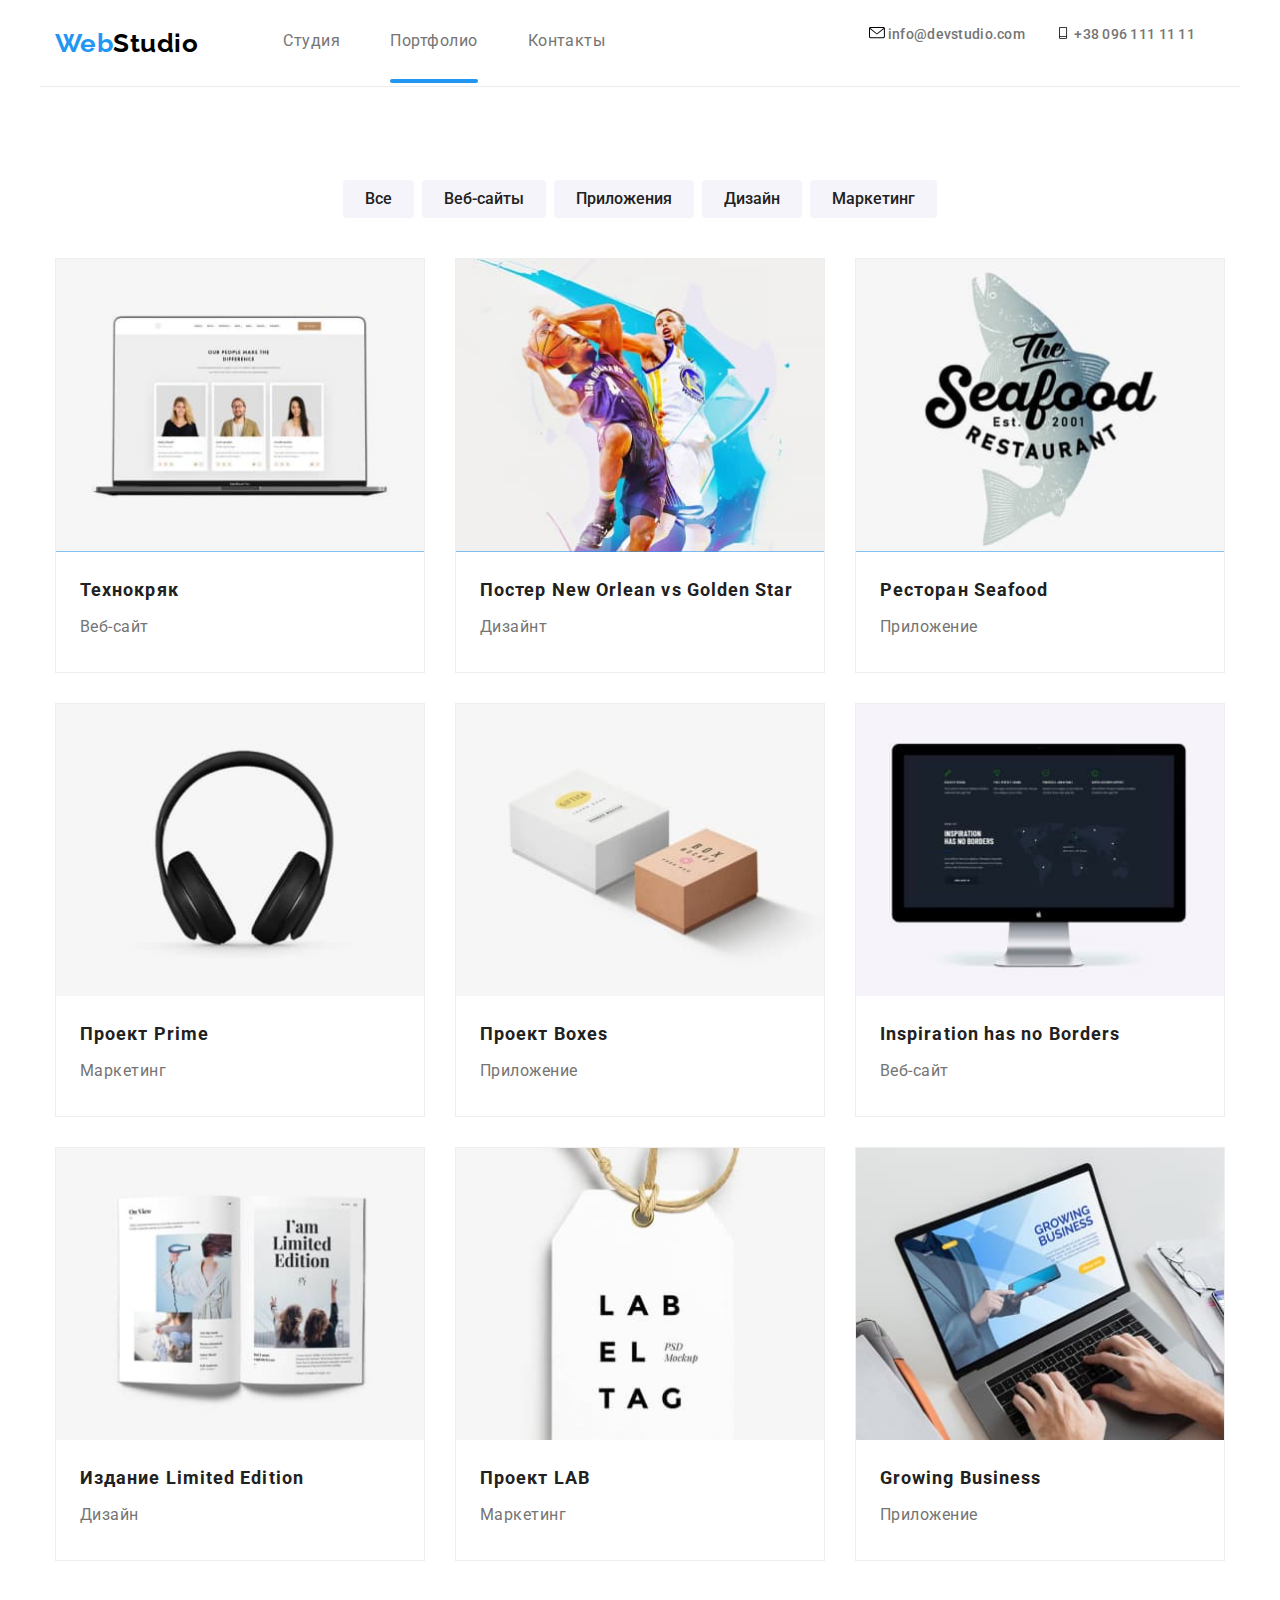
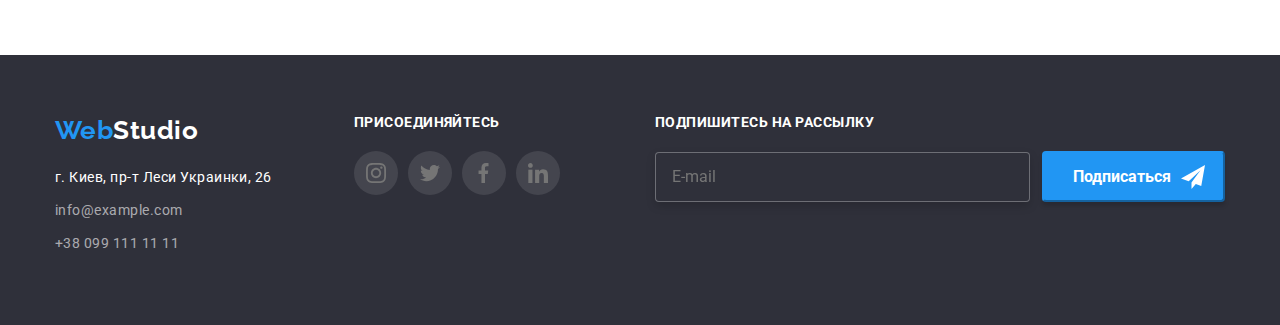
==== commit f0326de3: "дз" ====
--- a/portfolio.html
+++ b/portfolio.html
@@ -96,7 +96,10 @@
               <div class="main-jobs-wrapper">
                 <img
                   class="main-jobs-item-link-img"
-                  src="./images/technocrak.jpg"
+                  srcset="
+                    ./images/technocrak.jpg    1x,
+                    ./images/technocrak@2x.jpg 2x
+                  "
                   alt="изображение страницы сайта"
                   width="370"
                   height="294"
@@ -116,7 +119,10 @@
               <div class="main-jobs-wrapper">
                 <img
                   class="main-jobs-item-link-img"
-                  src="./images/poster-basketbol.jpg"
+                  srcset="
+                    ./images/poster-basketbol.jpg    1x,
+                    ./images/poster-basketbol@2x.jpg 2x
+                  "
                   alt="постер с баскетболистами"
                   width="370"
                   height="294"
@@ -137,7 +143,10 @@
               <div class="main-jobs-wrapper">
                 <img
                   class="main-jobs-item-link-img"
-                  src="./images/restoran-seafood.jpg"
+                  srcset="
+                    ./images/restoran-seafood.jpg    1x,
+                    ./images/restoran-seafood@2x.jpg 2x
+                  "
                   alt="логотип рестарана"
                   width="370"
                   height="294"
@@ -158,7 +167,10 @@
               <div class="main-jobs-wrapper">
                 <img
                   class="main-jobs-item-link-img"
-                  src="./images/headphones.jpg"
+                  srcset="
+                    ./images/headphones.jpg    1x,
+                    ./images/headphones@2x.jpg 2x
+                  "
                   alt="наушники"
                   width="370"
                   height="294"
@@ -179,7 +191,7 @@
               <div class="main-jobs-wrapper">
                 <img
                   class="main-jobs-item-link-img"
-                  src="./images/boxes.jpg"
+                  srcset="./images/boxes.jpg 1x, ./images/boxes@2x.jpg 2x"
                   alt="две коробки"
                   width="370"
                   height="294"
@@ -200,7 +212,7 @@
               <div class="main-jobs-wrapper">
                 <img
                   class="main-jobs-item-link-img"
-                  src="./images/monitor.jpg"
+                  srcset="./images/monitor.jpg 1x, ./images/monitor@2x.jpg 2x"
                   alt="фотография монитора"
                   width="370"
                   height="294"
@@ -221,7 +233,7 @@
               <div class="main-jobs-wrapper">
                 <img
                   class="main-jobs-item-link-img"
-                  src="./images/books.jpg"
+                  srcset="./images/books.jpg 1x, ./images/books@2x.jpg 2x"
                   alt="книга"
                   width="370"
                   height="294"
@@ -241,7 +253,7 @@
               <div class="main-jobs-wrapper">
                 <img
                   class="main-jobs-item-link-img"
-                  src="./images/label.jpg"
+                  srcset="./images/label.jpg 1x, ./images/label@2x.jpg 2x"
                   alt="Этикетка"
                   width="370"
                   height="294"
@@ -261,7 +273,7 @@
               <div class="main-jobs-wrapper">
                 <img
                   class="main-jobs-item-link-img"
-                  src="./images/noutbook.jpg"
+                  srcset="./images/noutbook.jpg 1x, ./images/noutbook@2x.jpg 2x"
                   alt="работает на ноутбуке"
                   width="370"
                   height="294"
--- a/css/main.min.css
+++ b/css/main.min.css
@@ -1,2 +1,2 @@
-html{box-sizing:border-box}*,*::before,*::after{box-sizing:inherit}body{background-color:#fff;font-family:Roboto,sans-serif;font-size:14;letter-spacing:0.03em;color:#757575}h2,h3,p,ul{margin-top:0px;margin-bottom:0px;padding-left:0px}.visually-hidden{position:absolute;width:1px;height:1px;margin:-1px;border:0;padding:0;white-space:nowrap;clip-path:inset(100%);clip:rect(0 0 0 0);overflow:hidden}.link{text-decoration:none;display:block;color:inherit}.list{list-style:none}.img{display:block}.container{padding-left:15px;padding-right:15px;margin:0 auto}@media screen and (min-width: 480px){.container{width:480px}}@media screen and (min-width: 768px){.container{width:768px}}@media screen and (min-width: 1200px){.container{width:1200px}}.model-btn{font-weight:700px;font-size:16px;line-height:1.87;letter-spacing:0.06em;color:#fff;background-color:#2196f3;padding-top:10px;padding-right:32px;padding-bottom:10px;padding-left:32px;box-shadow:0px 4px 4px rgba(0,0,0,0.15);border-radius:4px;border-color:#2196f3;cursor:pointer;outline:none}.backdrop{position:fixed;left:0;top:0;width:100%;height:100%;background-color:rgba(0,0,0,0.5);transform:opacity 250ms cubic-bezier(0.4, 0, 0.2, 1)}.model-form{width:450px;position:absolute;top:50%;left:50%;transform:translate(-50%, -50%);padding:40px;display:flex;flex-direction:column;background-color:#fff}.model-form-titel{font-family:Roboto;font-style:normal;font-weight:700;font-size:20px;line-height:1.15;text-align:center;letter-spacing:0.03em;color:#212121;margin-bottom:30px}.model-form-input{display:block;width:100%;height:40px;font-family:Roboto;font-weight:400;font-size:14px;line-height:1.14;letter-spacing:0.01em;color:#757575;padding-top:12px;padding-bottom:12px;padding-left:42px;border:1px solid rgba(33,33,33,0.2);border-radius:4px}.model-form-input:focus+.model-form-label,.model-form-input:not(:placeholder-shown)+.model-form-label{transform:translateY(-39px);left:19px;color:#2196f3;font-size:12px;line-height:1.16}.model-form-input:focus ~ .model-form-img,.model-form-input:not(:placeholder-shown) ~ .model-form-img{fill:#2196f3}.model-form-input-wrapper{position:relative;margin-bottom:28px}.model-form-label{position:absolute;top:50%;left:42px;transform:translateY(-50%);transition:transform 250ms cubic-bezier(0.4, 0, 0.2, 1)}.model-form-message{position:relative;width:100%;height:120px;resize:none;font-family:Roboto;font-weight:400;font-size:14px;line-height:1.14;letter-spacing:0.01em;color:#757575;border:1px solid rgba(33,33,33,0.2);border-radius:4px}.model-form-message:focus+.model-form-message-comment,.model-form-message:not(:placeholder-shown)+.model-form-message-comment{transform:translateY(-30px);color:#2196f3;font-size:12px;line-height:1.16}.model-form-message:focus::placeholder{color:#2196f3}.model-form-input-message{position:relative;margin-bottom:20px}.model-form-message-comment{position:absolute;top:12px;left:16px;transform:translateY(-50%);transition:transform 250ms cubic-bezier(0.4, 0, 0.2, 1);font-family:Roboto;font-weight:400;font-size:14px;line-height:1.14;letter-spacing:0.01em;color:#757575}.model-form-option-label{margin-bottom:30px;font-family:Roboto;font-weight:400;font-size:14px;line-height:1.71;letter-spacing:0.03em;color:#757575}.model-form .model-btn{width:200px;height:50px;margin-right:auto;margin-left:auto}.model-form-option-label{display:flex;height:24px;align-items:center;padding-left:12px}.model-form-option-span a{color:#2196f3}.model-form-option-span{text-align:center}.model-form-input:focus,.model-form-message:focus,.model-form-input:not(:placeholder-shown),.model-form-message:not(:placeholder-shown){outline:none;border-color:#2196f3}.model-form-img{display:block;position:absolute;top:50%;left:19px;transform:translateY(-50%);width:12px;height:12px;fill:#212121;transition:fill 250ms cubic-bezier(0.4, 0, 0.2, 1)}.model-form-chek{display:block;width:16px;height:15px;fill:#fff;border:2px solid #000;border-radius:2px;margin-right:8.38px}.model-form-checkbox:checked+.model-form-chek{background-color:#2196f3;border-color:#2196f3}.modal-btn{display:inline-flex;justify-content:center;align-items:center;position:absolute;top:8px;right:8px;width:30px;height:30px;background-color:transparent;border:1px solid rgba(0,0,0,0.1);border-radius:50%;fill:#000000;outline:none}.modal-btn:hover .model-form-img-close,.modal-btn:focus .model-form-img-close{fill:#2196f3}.model-form-img-close{width:11px;height:11px;transition:fill 250ms cubic-bezier(0.4, 0, 0.2, 1)}.is-hidden{opacity:0;visibility:hidden;pointer-events:none}.logo{font-family:Raleway,sans-serif;font-style:normal;color:#000}.logo-tittel{color:#2196f3}@media screen and (max-width: 1199px){.logo{font-weight:700;font-size:24px;line-height:1.16}}@media screen and (min-width: 1200px){.logo{font-weight:700;font-size:26px;line-height:1.19;margin-right:85px}}.menu-btn{color:#fff;background-color:#fff;width:40px;height:40px;border:none;outline:none;padding:8px;display:inline-flex;justify-content:center;align-items:center}.menu-btn.is-open .menu-icon{display:none}.menu-btn.is-open .menu-close{display:block}.menu-btn:hover .menu-icon{fill:#2196f3}.menu-btn:hover .menu-close{fill:#2196f3}.menu-close{display:none;width:18.67px;height:18.67px}.header-menu-svg{display:inline-flex;width:40px;height:40px}.menu-wrapper{position:absolute;top:100%;left:0px;width:100%;height:453px;display:none;justify-content:center;align-items:center;flex-direction:column;padding-top:60px;padding-bottom:60px;background:#ffffff;box-shadow:0px 4px 8px rgba(0,0,0,0.04),0px 2px 4px rgba(0,0,0,0.08),0px 1px 3px rgba(0,0,0,0.16)}.menu-wrapper.is-open{display:flex}.header{border-bottom:1px solid #ececec;padding-top:15px;padding-bottom:15px;display:flex;justify-content:space-between;align-items:center;position:relative}.header .container{display:flex;align-items:center;justify-content:space-between}.header-link{font-style:normal;font-weight:500;font-size:14px;line-height:1.14;letter-spacing:0.02em;color:#212121;transition:color 250ms cubic-bezier(0.4, 0, 0.2, 1)}.header-link:hover,.header-link:focus{color:#2196f3}.header-link:hover svg{fill:#2196f3}.header-link{color:#757575}.header-link:not(:last-child){margin-bottom:16px}.hero{max-width:1200px;text-align:center;padding-top:118px;padding-bottom:118px;margin:0 auto;background-image:radial-gradient(rgba(47,48,58,0.8), rgba(47,48,58,0.8)),url(../images/Header.jpg);background-position:center;background-repeat:no-repeat}.hero-titel{font-weight:900;font-size:26px;line-height:1.62;text-align:center;letter-spacing:0.06em;text-transform:uppercase;color:#fff;margin-top:0px;margin-bottom:30px}.header-menu{display:none}@media screen and (min-width: 481px){.header-menu{display:flex}}.navigation{display:flex;align-items:center;text-align:center}.navigation-list-link{font-style:normal;font-weight:500;font-size:14px;line-height:1.14;letter-spacing:0.02em;color:#757575;transition:color 250ms cubic-bezier(0.4, 0, 0.2, 1)}.navigation-list-link:hover,.navigation-list-link:focus{color:#2196f3}.navigation-list-item{position:relative}.navigation-list-item:not(:last-child){margin-bottom:40px}.navigation-list-item:last-child{margin-bottom:60px}.active::after{content:'';display:block;position:absolute;transform:translateY(8px);width:100%;height:4px;background-color:#2196f3;border-radius:2px;margin:auto;color:#2196f3}.nav-img{width:16px;height:12px;transition:fill 250ms cubic-bezier(0.4, 0, 0.2, 1)}.nav-img:hover{fill:#2196f3}.description .container{padding-top:60px;padding-bottom:60px}.description-list{display:flex;flex-direction:column;align-items:center}.description-list:not(:last-child){margin-bottom:30px}.description-list-icon{display:block;width:70px;height:70px;background-color:#f5f4fa;border-radius:4px}.description-titel{font-weight:700;font-size:14px;line-height:1.14;text-transform:uppercase;margin-top:0px;margin-bottom:10px;color:#212121}.description-titel-item{font-weight:400;font-size:14px;line-height:1.71;margin-bottom:0px;color:#757575}.description-img{display:block;width:450px;height:120px;background-color:#f5f4fa;border-radius:4px;padding:25px 0px;margin-bottom:30px}.comand{background-color:#f5f4fa}.comand .container{padding-top:60px;padding-bottom:60px}.comand-titel-item{padding-bottom:24px;background-color:#fff;box-shadow:0px 2px 1px rgba(0,0,0,0.2),0px 1px 1px rgba(0,0,0,0.14),0px 1px 3px rgba(0,0,0,0.12);border-radius:0px 0px 4px 4px}.comand-titel{font-weight:700;font-size:28px;line-height:1.18;text-align:center;color:#212121;margin-bottom:30px}.comand-img{display:block;width:100%;margin-right:auto;margin-left:auto;margin-bottom:30px}.comand-titel-name{font-weight:500;font-size:16px;line-height:1.19;text-align:center;color:#212121;margin-bottom:10px}.comand-titel-name-item{font-weight:400;font-size:16px;line-height:1.19;text-align:center;color:#757575;margin-bottom:16px}.comand-link{display:flex;justify-content:space-between;max-width:206px;margin-right:auto;margin-left:auto}.comand-link-list{display:flex;justify-content:center;align-items:center;width:44px;height:44px;border-radius:50%;background-color:rgba(255,255,255,0.1);transition:background-color 250ms cubic-bezier(0.4, 0, 0.2, 1)}.comand-link-list:hover,.comand-link-list:focus{background-color:#2196f3}.comand-link-list:hover .comand-link-img{fill:#fff}.comand-link-img{fill:#757575;width:20px;height:20px;transition:fill 250ms cubic-bezier(0.4, 0, 0.2, 1)}.comand-link{display:flex}.comand-link-list-item:not(:last-child){margin-right:10px}.client .container{padding-top:60px;padding-bottom:60px}.client .client-item{display:flex;flex-wrap:wrap;justify-content:center}.client-item-link-list{display:flex;justify-content:center;align-items:center;width:170px;height:90px;border:2px;border:1px solid #afb1b8;box-sizing:border-box;border-radius:4px;transition:border-color 250ms cubic-bezier(0.4, 0, 0.2, 1)}.client-item-link-list:hover .client-link-img{fill:#2196f3}.client-item-link-list:hover{border:1px solid #2196f3}.client-item-link{margin-right:30px;margin-bottom:30px}.client-item-link:nth-child(2n){margin-right:0px}.client-item-link:nth-child(n+5){margin-bottom:0px}.client-titel{font-weight:700;font-size:36px;line-height:1.17;text-align:center;color:#212121;margin-bottom:30px}.client-link-img{width:50px;height:50px;display:flex;fill:#757575;transition:fill 250ms cubic-bezier(0.4, 0, 0.2, 1)}.client-link-img:hover,.client-link-img:focus{fill:#2196f3}.footer{background-color:#2f303a}.footer-wraper{display:flex;flex-direction:column;justify-content:center;align-items:center;padding-top:60px;padding-bottom:60px}.footer-socia-link{display:flex;justify-content:center;align-items:center}.footer-logo{margin-bottom:20px;color:#fff;text-align:center}.footer-list{margin-bottom:60px;text-align:center}.footer-adress{font-style:normal;margin-bottom:9px}.footer-link{font-weight:400;font-size:14px;line-height:1.71;color:#fff}.footer-link-item{font-weight:400;font-size:14px;line-height:1.71;color:rgba(255,255,255,0.6)}.footer-item{display:block;font-weight:700;font-size:14px;line-height:1.14;text-align:center;text-transform:uppercase;color:#fff;margin-bottom:20px}.footer-b .footer-social-list{display:flex;margin-right:94px}.footer-social-list-link:not(:last-child){margin-right:10px}.footer-social-link{margin-bottom:60px}.footer-social-link .comand-link{padding-left:0px;margin-bottom:20px}.footer-label-link:hover,.footer-label-link:focus{color:#2196f3}.footer-btn{display:flex;flex-wrap:wrap;justify-content:center}.footer-btn .model-form-input-wrapper{display:flex;flex-wrap:wrap;justify-content:center}.footer-img{display:flex;justify-content:center;align-items:center;width:24px;height:24px;fill:#fff;position:relative;transform:translateX(10px)}.footer-btn-item{display:flex;justify-content:center;align-items:center;width:200px;padding:9px 28px 8px 29px;font-family:Roboto;font-style:normal;font-weight:bold;font-size:16px;line-height:1.87;color:#ffffff;background-color:#2196f3;box-shadow:0px 4px 4px rgba(0,0,0,0.15);border-color:#2196f3;border-radius:4px}.footer-form{display:flex}.footer-form-input{width:100%;height:50px;position:relative;border:1px solid rgba(255,255,255,0.3);box-sizing:border-box;background-color:#2f303a;filter:drop-shadow(0px 4px 4px rgba(0,0,0,0.15));border-radius:4px;padding-left:16px;margin-bottom:20px;color:#fff}.jobs.container{padding-top:93px;padding-bottom:94px}.main-jobs{display:flex;flex-wrap:wrap}.main-jobs-item{width:370px;margin-right:30px;margin-bottom:30px;padding-bottom:30px}.main-jobs-item:nth-child(3n){margin-right:0px}.main-jobs-item:nth-last-child(-n+3){margin-bottom:0px}.main-jobs-item-link{display:block}.main-jobs-item-link-img{display:block}.main-item{display:flex;flex-wrap:wrap}.main-btn{font-weight:500;font-size:16px;line-height:1.62;text-align:center;background-color:#f5f4fa;color:#212121;padding-top:6px;padding-right:22px;padding-bottom:6px;padding-left:22px;background:#f5f4fa;border-color:#f5f4fa;border-radius:4px;transition:background-color 250ms cubic-bezier(0.4, 0, 0.2, 1),color 250ms cubic-bezier(0.4, 0, 0.2, 1),border-color 250ms cubic-bezier(0.4, 0, 0.2, 1)}.main-btn:hover,.main-btn:focus{background-color:#2196f3;color:#fff;border-color:#2196f3}.main-item-list:not(:last-child){margin-right:8px}.main-jobs-item{border:1px solid #eeeeee}.main-jobs-item:hover{box-shadow:1px 4px 6px rgba(0,0,0,0.16),0px 4px 4px rgba(0,0,0,0.06),0px 1px 1px rgba(0,0,0,0.12)}.main-jobs-item:hover .jobs-titel-text{transform:translateY(0)}.main-jobs-wrapper{position:relative;overflow:hidden;margin-bottom:20px}.jobs-titel{display:block;font-weight:700;font-size:18px;line-height:2;letter-spacing:0.06em;color:#212121;padding-left:24px;margin-bottom:4px}.jobs-titel-item{display:block;font-weight:400;font-size:16px;line-height:1.87;color:#757575;padding-left:24px}.jobs-titel-text{display:block;font-weight:normal;font-size:18px;line-height:1.56;padding:63px 24px;color:#fff;background-color:rgba(33,150,243,0.9);width:100%;height:100%;position:absolute;transform:translateY(100%);top:0px;left:0px;transition-property:transform;transition-duration:250ms;transition-timing-function:cubic-bezier(0.4, 0, 0.2, 1)}.main-item{width:100%;display:flex;justify-content:center;margin-bottom:50px}
+html{box-sizing:border-box}*,*::before,*::after{box-sizing:inherit}body{background-color:#fff;font-family:Roboto,sans-serif;font-size:14;letter-spacing:0.03em;color:#757575}h2,h3,p,ul{margin-top:0px;margin-bottom:0px;padding-left:0px}.visually-hidden{position:absolute;width:1px;height:1px;margin:-1px;border:0;padding:0;white-space:nowrap;clip-path:inset(100%);clip:rect(0 0 0 0);overflow:hidden}.link{text-decoration:none;display:block;color:inherit}.list{list-style:none}.img{display:block}.container{padding-left:15px;padding-right:15px;margin:0 auto}@media screen and (min-width: 480px){.container{width:480px}}@media screen and (min-width: 768px){.container{width:768px}}@media screen and (min-width: 1200px){.container{width:1200px}}.model-btn{font-weight:700px;font-size:16px;line-height:1.87;letter-spacing:0.06em;color:#fff;background-color:#2196f3;padding-top:10px;padding-right:32px;padding-bottom:10px;padding-left:32px;box-shadow:0px 4px 4px rgba(0,0,0,0.15);border-radius:4px;border-color:#2196f3;cursor:pointer;outline:none}.backdrop{position:fixed;left:0;top:0;width:100%;height:100%;background-color:rgba(0,0,0,0.5);transform:opacity 250ms cubic-bezier(0.4, 0, 0.2, 1)}.model-form{width:calc(100% - 30px);position:absolute;top:50%;left:50%;transform:translate(-50%, -50%);padding:40px;display:flex;flex-direction:column;background-color:#fff}@media screen and (max-width: 767px){.model-form{top:55%}}@media screen and (min-width: 768px){.model-form{width:450px;top:55%}}@media screen and (min-width: 1200px){.model-form{width:528px;top:55%}}.model-form-titel{font-family:Roboto;font-style:normal;font-weight:700;font-size:20px;line-height:1.15;text-align:center;letter-spacing:0.03em;color:#212121;margin-bottom:30px}.model-form-input{display:block;width:100%;height:40px;font-family:Roboto;font-weight:400;font-size:14px;line-height:1.14;letter-spacing:0.01em;color:#757575;padding-top:12px;padding-bottom:12px;padding-left:42px;border:1px solid rgba(33,33,33,0.2);border-radius:4px}.model-form-input:focus+.model-form-label,.model-form-input:not(:placeholder-shown)+.model-form-label{transform:translateY(-39px);left:19px;color:#2196f3;font-size:12px;line-height:1.16}.model-form-input:focus ~ .model-form-img,.model-form-input:not(:placeholder-shown) ~ .model-form-img{fill:#2196f3}.model-form-input-wrapper{position:relative;margin-bottom:28px}.model-form-label{position:absolute;top:50%;left:42px;transform:translateY(-50%);transition:transform 250ms cubic-bezier(0.4, 0, 0.2, 1)}.model-form-message{position:relative;width:100%;height:120px;resize:none;font-family:Roboto;font-weight:400;font-size:14px;line-height:1.14;letter-spacing:0.01em;color:#757575;border:1px solid rgba(33,33,33,0.2);border-radius:4px}.model-form-message:focus+.model-form-message-comment,.model-form-message:not(:placeholder-shown)+.model-form-message-comment{transform:translateY(-30px);color:#2196f3;font-size:12px;line-height:1.16}.model-form-message:focus::placeholder{color:#2196f3}.model-form-input-message{position:relative;margin-bottom:20px}.model-form-message-comment{position:absolute;top:12px;left:16px;transform:translateY(-50%);transition:transform 250ms cubic-bezier(0.4, 0, 0.2, 1);font-family:Roboto;font-weight:400;font-size:14px;line-height:1.14;letter-spacing:0.01em;color:#757575}.model-form-option-label{margin-bottom:30px;font-family:Roboto;font-weight:400;font-size:14px;line-height:1.71;letter-spacing:0.03em;color:#757575}.model-form .model-btn{width:200px;height:50px;margin-right:auto;margin-left:auto}.model-form-option-label{display:flex;height:24px;align-items:center;padding-left:12px}.model-form-option-span a{color:#2196f3}.model-form-option-span{text-align:center}.model-form-input:focus,.model-form-message:focus,.model-form-input:not(:placeholder-shown),.model-form-message:not(:placeholder-shown){outline:none;border-color:#2196f3}.model-form-img{display:block;position:absolute;top:50%;left:19px;transform:translateY(-50%);width:12px;height:12px;fill:#212121;transition:fill 250ms cubic-bezier(0.4, 0, 0.2, 1)}.model-form-chek{display:block;width:16px;height:15px;fill:#fff;border:2px solid #000;border-radius:2px;margin-right:8.38px}.model-form-checkbox:checked+.model-form-chek{background-color:#2196f3;border-color:#2196f3}.modal-btn{display:inline-flex;justify-content:center;align-items:center;position:absolute;top:8px;right:8px;width:30px;height:30px;background-color:transparent;border:1px solid rgba(0,0,0,0.1);border-radius:50%;fill:#000000;outline:none}.modal-btn:hover .model-form-img-close,.modal-btn:focus .model-form-img-close{fill:#2196f3}.model-form-img-close{width:11px;height:11px;transition:fill 250ms cubic-bezier(0.4, 0, 0.2, 1)}.is-hidden{opacity:0;visibility:hidden;pointer-events:none}.logo{font-family:Raleway,sans-serif;font-style:normal;color:#000}.logo-tittel{color:#2196f3}@media screen and (max-width: 1199px){.logo{font-weight:700;font-size:24px;line-height:1.16}}@media screen and (max-width: 1199px){.logo{margin-right:81px}.footer .logo{margin-right:0px}}@media screen and (min-width: 1200px){.logo{font-weight:700;font-size:26px;line-height:1.19;margin-right:85px}}.menu-btn{color:#fff;background-color:#fff;width:40px;height:40px;border:none;outline:none;padding:8px;display:inline-flex;justify-content:center;align-items:center}.menu-btn.is-open .menu-icon{display:none}.menu-btn.is-open .menu-close{display:block}.menu-btn:hover .menu-icon{fill:#2196f3}.menu-btn:hover .menu-close{fill:#2196f3}.menu-close{display:none;width:18.67px;height:18.67px}.header-menu-svg{display:inline-flex;width:40px;height:40px}@media screen and (max-width: 767px){.menu-wrapper{position:absolute;z-index:100;top:100%;left:0px;width:100%;height:453px;display:none;justify-content:center;align-items:center;flex-direction:column;padding-top:60px;padding-bottom:60px;background:#fff;box-shadow:0px 4px 8px rgba(0,0,0,0.04),0px 2px 4px rgba(0,0,0,0.08),0px 1px 3px rgba(0,0,0,0.16)}.menu-wrapper.is-open{display:flex}.header{padding-top:15px;padding-bottom:15px}}@media screen and (min-width: 768px){.menu-btn{display:none}.navigation-list{display:flex;padding-left:0px}.menu-wrapper{width:100%;display:flex;justify-content:space-between;align-items:center}}.header{border-bottom:1px solid #ececec;display:flex;justify-content:space-between;align-items:center;position:relative}.header .container{display:flex;align-items:center;justify-content:space-between}@media screen and (min-width: 1200px){.header-adress{display:flex}.header-link{margin-right:30px}}@media screen and (min-width: 768px){.header{justify-content:flex-start}}.header-link{font-style:normal;font-weight:500;font-size:14px;line-height:1.14;letter-spacing:0.02em;color:#212121;transition:color 250ms cubic-bezier(0.4, 0, 0.2, 1)}.header-link:hover,.header-link:focus{color:#2196f3}.header-link:hover svg{fill:#2196f3}.header-link{color:#757575}.header-link:not(:last-child){margin-bottom:16px}.hero{max-width:1600px;text-align:center;padding-top:118px;padding-bottom:118px;margin:0 auto;background-image:radial-gradient(rgba(47,48,58,0.8), rgba(47,48,58,0.8)),url(../images/Header.jpg);background-position:center;background-repeat:no-repeat;background-size:cover}@media screen and (min-device-pixel-ratio: 2), screen and (min-resolution: 192dpi), screen and (min-resolution: 2dppx), screen and (min-width: 1200px){.hero{background-image:radial-gradient(rgba(47,48,58,0.8), rgba(47,48,58,0.8)),url(../images/Header@2X.jpg)}}@media screen and (max-width: 1199px){.hero{background-image:radial-gradient(rgba(47,48,58,0.8), rgba(47,48,58,0.8)),url(../images/Header768.jpg)}}@media screen and (max-width: 1199px) and (min-device-pixel-ratio: 2), screen and (max-width: 1199px) and (min-resolution: 192dpi), screen and (max-width: 1199px) and (min-resolution: 2dppx){.hero{background-image:radial-gradient(rgba(47,48,58,0.8), rgba(47,48,58,0.8)),url(../images/Header768@2x.jpg)}}@media screen and (max-width: 767px){.hero{background-image:radial-gradient(rgba(47,48,58,0.8), rgba(47,48,58,0.8)),url(../images/Header480.jpg)}}@media screen and (max-width: 767px) and (min-device-pixel-ratio: 2), screen and (max-width: 767px) and (min-resolution: 192dpi), screen and (max-width: 767px) and (min-resolution: 2dppx){.hero{background-image:radial-gradient(rgba(47,48,58,0.8), rgba(47,48,58,0.8)),url(../images/Header480@2x.jpg)}}.hero-titel{font-weight:900;font-size:26px;line-height:1.62;text-align:center;letter-spacing:0.06em;text-transform:uppercase;color:#fff;margin-top:0px;margin-bottom:30px}@media screen and (min-width: 1200px){.hero-titel{font-size:44px;line-height:1.36}.hero{padding-top:200px;padding-bottom:200px}}.header-menu{display:none}@media screen and (min-width: 481px){.header-menu{display:flex}}.navigation{display:flex;align-items:center;text-align:center}@media screen and (max-width: 767px){.navigation-list-item{position:relative}.navigation-list-item:not(:last-child){margin-bottom:40px}.navigation-list-item:last-child{margin-bottom:60px}.navigation-list-link{font-style:normal;font-weight:500;font-size:14px;line-height:1.14;letter-spacing:0.02em;color:#757575;transition:color 250ms cubic-bezier(0.4, 0, 0.2, 1)}.navigation-list-link:hover,.navigation-list-link:focus{color:#2196f3}.active::after{content:'';display:block;position:absolute;transform:translateY(8px);width:100%;height:4px;background-color:#2196f3;border-radius:2px;margin:auto;color:#2196f3}}@media screen and (min-width: 768px){.active::after{content:'';display:block;transform:translateY(29px);width:100%;height:4px;background-color:#2196f3;border-radius:2px;margin:auto;color:#2196f3}.navigation-list-link{padding-top:32px;padding-bottom:32px}.navigation-list-item:not(:last-child){margin-right:50px}}.nav-img{width:16px;height:12px;transition:fill 250ms cubic-bezier(0.4, 0, 0.2, 1)}.nav-img:hover{fill:#2196f3}.description .container{padding-top:60px;padding-bottom:60px}.description-titel-list{display:flex;align-items:center;flex-wrap:wrap}.description-list{width:450px;display:flex;flex-direction:column;align-items:center}@media screen and (max-width: 767px){.description-list{width:450px}.description-list:not(:last-child){margin-bottom:30px}}@media screen and (min-width: 768px){.description-list{width:calc(100% / 2 - 30px);letter-spacing:normal}.description-list:not(:nth-child(2n)){margin-right:30px}}@media screen and (max-width: 1199px){.description-list:not(:nth-child(n+3)){margin-bottom:30px}}@media screen and (min-width: 1200px){.description-list{width:calc(100% / 4 - 30px);margin-bottom:0px}.description-list:not(:last-child){margin-right:30px}.description .container{padding-top:94px;padding-bottom:94px}}.description-list-icon{display:block;width:70px;height:70px;background-color:#f5f4fa;border-radius:4px}.description-titel{font-weight:700;font-size:14px;line-height:1.14;text-transform:uppercase;margin-top:0px;margin-bottom:10px;color:#212121}.description-titel-item{font-weight:400;font-size:14px;line-height:1.71;margin-bottom:0px;color:#757575}.description-img{display:block;width:100%;height:120px;background-color:#f5f4fa;border-radius:4px;padding:25px 0px;margin-bottom:30px}@media screen and (min-width: 1200px){.work{display:block}}@media screen and (max-width: 1199px){.work{display:none}}.work .container{padding-bottom:94px}.work-list{position:relative}.work-list:not(:last-child){margin-right:30px}.work-titel-list{display:flex}.work-titel{flex-grow:1;font-weight:700;font-size:36px;line-height:1.17;text-align:center;color:#212121;margin-bottom:50px}.work-titel-item{display:block;font-weight:700;font-size:14px;line-height:1.14;text-align:center;width:100%;text-transform:uppercase;position:absolute;left:0px;bottom:0px;color:#fff;padding-top:27px;padding-bottom:27px;background-color:rgba(47,48,58,0.8)}.comand{background-color:#f5f4fa}.comand .container{padding-top:60px;padding-bottom:60px}.comand .comand-titel-list{display:flex;flex-wrap:wrap}.comand-titel-item{width:450px;padding-bottom:24px;background-color:#fff;box-shadow:0px 2px 1px rgba(0,0,0,0.2),0px 1px 1px rgba(0,0,0,0.14),0px 1px 3px rgba(0,0,0,0.12);border-radius:0px 0px 4px 4px;margin-bottom:30px}@media screen and (max-width: 767px){.comand-titel-item{width:450px}.comand-titel-item:not(:last-child){margin-bottom:30px}}@media screen and (min-width: 768px){.comand-titel-item{width:calc(100% / 2 - 30px)}.comand-titel-item:not(:nth-child(n+3)){margin-bottom:30px}.comand-titel-item:not(:nth-child(2n)){margin-right:30px}}@media screen and (min-width: 1200px){.comand-titel-item{width:calc((100% - 90px) / 4)}.comand-titel-item:not(:last-child){margin-right:30px}.comand .container{padding-top:94px;padding-bottom:94px}.comand .comand-titel-list{display:flex;justify-content:space-between}}.comand-titel{font-weight:700;font-size:28px;line-height:1.18;text-align:center;color:#212121;margin-bottom:30px}.comand-img{display:block;width:100%;margin-right:auto;margin-left:auto;margin-bottom:30px}.comand-titel-name{font-weight:500;font-size:16px;line-height:1.19;text-align:center;color:#212121;margin-bottom:10px}.comand-titel-name-item{font-weight:400;font-size:16px;line-height:1.19;text-align:center;color:#757575;margin-bottom:16px}.comand-link{display:flex;justify-content:space-between;max-width:206px;margin-right:auto;margin-left:auto}.comand-link-list{display:flex;justify-content:center;align-items:center;width:44px;height:44px;border-radius:50%;background-color:rgba(255,255,255,0.1);transition:background-color 250ms cubic-bezier(0.4, 0, 0.2, 1)}.comand-link-list:hover,.comand-link-list:focus{background-color:#2196f3}.comand-link-list:hover .comand-link-img{fill:#fff}.comand-link-img{fill:#757575;width:20px;height:20px;transition:fill 250ms cubic-bezier(0.4, 0, 0.2, 1)}.comand-link{display:flex}.comand-link-list-item:not(:last-child){margin-right:10px}.client .container{padding-top:60px;padding-bottom:60px}.client .client-item{display:flex;flex-wrap:wrap;justify-content:center}.client-item-link{width:calc(100% / 2 - 30px)}@media screen and (max-width: 767px){.client-item-link{width:calc(100% / 2 - 30px)}.client-item-link:not(:nth-child(2n)){margin-right:30px}.client-item-link:not(:last-child){margin-bottom:30px}}@media screen and (min-width: 768px){.client-item-link{width:calc(100% / 3 - 60px)}.client-item-link:not(:nth-child(n+3)){margin-bottom:30px}.client-item-link:not(:nth-child(3n+3)){margin-right:30px}}@media screen and (min-width: 1200px){.client-item-link{width:calc((100% - 150px) / 6)}.client-item-link:not(:last-child){margin-right:30px}}.client-item-link-list{display:flex;justify-content:center;align-items:center;width:100%;height:90px;border:2px;border:1px solid #afb1b8;box-sizing:border-box;border-radius:4px;transition:border-color 250ms cubic-bezier(0.4, 0, 0.2, 1)}.client-item-link-list:hover .client-link-img{fill:#2196f3}.client-item-link-list:hover{border:1px solid #2196f3}@media screen and (max-width: 480px){.client-item-link{margin-right:30px;margin-bottom:30px}.client-item-link:nth-child(2n){margin-right:0px}.client-item-link:nth-child(n+5){margin-bottom:0px}}.client-titel{font-weight:700;font-size:36px;line-height:1.17;text-align:center;color:#212121;margin-bottom:30px}.client-link-img{width:50px;height:50px;display:flex;fill:#757575;transition:fill 250ms cubic-bezier(0.4, 0, 0.2, 1)}.client-link-img:hover,.client-link-img:focus{fill:#2196f3}.footer{background-color:#2f303a}.footer-wraper{display:flex;flex-direction:column;justify-content:center;align-items:center;padding-top:60px;padding-bottom:60px}@media screen and (min-width: 1200px){.footer-wraper{flex-direction:row;justify-content:space-between;align-items:flex-start}.footer-list{text-align:left}.footer-social-link{margin-right:94px}.footer-item{text-align:left}.footer-btn{display:flex;flex-wrap:wrap;justify-content:center;flex-direction:column}.footer-btn .model-form-input-wrapper{width:570px;display:flex;justify-content:space-between;align-items:center}.footer-form-input{margin-bottom:0px;margin-right:12px}.footer-adress-link{margin-right:69px}}.footer-socia-link{display:flex;justify-content:center;align-items:center}.footer-logo{margin-bottom:20px;color:#fff;text-align:center}@media screen and (max-width: 1199px){.footer-list{margin-bottom:60px;text-align:center}.footer-social-link{margin-bottom:60px}.footer-item{text-align:center}.footer-btn{display:flex;flex-wrap:wrap;justify-content:center;flex-direction:column}.footer-btn .model-form-input-wrapper{display:flex;flex-wrap:wrap;justify-content:center}.footer-form-input{margin-bottom:20px}}.footer-adress{font-style:normal;margin-bottom:9px}.footer-link{font-weight:400;font-size:14px;line-height:1.71;color:#fff}.footer-link-item{font-weight:400;font-size:14px;line-height:1.71;color:rgba(255,255,255,0.6)}.footer-item{display:block;font-weight:700;font-size:14px;line-height:1.14;text-transform:uppercase;color:#fff;margin-bottom:20px}.footer-b .footer-social-list{display:flex;margin-right:94px}.footer-social-list-link:not(:last-child){margin-right:10px}.footer-social-link .comand-link{padding-left:0px;margin-bottom:20px}.footer-label-link:hover,.footer-label-link:focus{color:#2196f3}.footer-img{display:flex;justify-content:center;align-items:center;width:24px;height:24px;fill:#fff;position:relative;transform:translateX(10px)}.footer-btn-item{display:flex;justify-content:center;align-items:center;width:200px;padding:9px 28px 8px 29px;font-family:Roboto;font-style:normal;font-weight:bold;font-size:16px;line-height:1.87;color:#ffffff;background-color:#2196f3;box-shadow:0px 4px 4px rgba(0,0,0,0.15);border-color:#2196f3;border-radius:4px}.footer-form{display:flex}.footer-form-input{width:100%;height:50px;position:relative;border:1px solid rgba(255,255,255,0.3);box-sizing:border-box;background-color:#2f303a;filter:drop-shadow(0px 4px 4px rgba(0,0,0,0.15));border-radius:4px;padding-left:16px;color:#fff}.jobs.container{padding-top:93px;padding-bottom:94px}.main-jobs{display:flex;flex-wrap:wrap;justify-content:center}@media screen and (max-width: 480px){.main-jobs-item{width:100%;margin-bottom:30px;padding-bottom:30px}.main-jobs-item:nth-child(3n){margin-right:0px}.main-jobs-item:nth-last-child(-n+3){margin-bottom:0px}}@media screen and (min-width: 768px) and (max-width: 1199px){.main-jobs-item{width:calc(100% / 2 - 30px);margin-right:30px;margin-bottom:30px;padding-bottom:30px}.main-jobs-item:nth-child(2n){margin-right:0px}.main-jobs-item:last-child{margin-bottom:0px}.main-jobs{justify-content:center}.main-jobs:last-child{justify-content:flex-start}}@media screen and (min-width: 1200px){.main-jobs-item{width:calc((100% - 60px) / 3);margin-right:30px;margin-bottom:30px;padding-bottom:30px}.main-jobs-item:nth-child(3n){margin-right:0px}.main-jobs-item:nth-child(n+7){margin-bottom:0px}}.main-jobs-item-link{display:block}.main-jobs-item-link-img{display:block;width:100%;height:auto}.main-item{display:flex;justify-content:left;align-items:center;flex-wrap:wrap;margin-bottom:40px}@media screen and (min-width: 768px){.main-item{justify-content:center}.main-item-list{margin-bottom:0px}}.main-btn{font-weight:500;font-size:16px;line-height:1.62;text-align:center;background-color:#f5f4fa;color:#212121;padding-top:6px;padding-right:22px;padding-bottom:6px;padding-left:22px;border-style:none;background:#f5f4fa;border-color:#f5f4fa;border-radius:4px;transition:background-color 250ms cubic-bezier(0.4, 0, 0.2, 1),color 250ms cubic-bezier(0.4, 0, 0.2, 1),border-color 250ms cubic-bezier(0.4, 0, 0.2, 1)}.main-btn:hover,.main-btn:focus{background-color:#2196f3;color:#fff;border-color:#2196f3}.main-item-list{width:calc(100% / 3- 16px)}.main-item-list:not(:last-child){margin-right:8px}@media screen and (max-width: 767px){.main-item-list{margin-bottom:8px}.main-item-list:not(:nth-child(2n+3)){margin-right:8px}.main-item-list:not(:nth-child(n+4)){margin-bottom:15px}}.main-jobs-item{border:1px solid #eeeeee}.main-jobs-item:hover{box-shadow:1px 4px 6px rgba(0,0,0,0.16),0px 4px 4px rgba(0,0,0,0.06),0px 1px 1px rgba(0,0,0,0.12)}.main-jobs-item:hover .jobs-titel-text{transform:translateY(0)}.main-jobs-wrapper{position:relative;overflow:hidden;margin-bottom:20px}.jobs-titel{display:block;font-weight:700;font-size:18px;line-height:2;letter-spacing:0.06em;color:#212121;padding-left:24px;margin-bottom:4px}.jobs-titel-item{display:block;font-weight:400;font-size:16px;line-height:1.87;color:#757575;padding-left:24px}.jobs-titel-text{display:block;font-weight:normal;font-size:18px;line-height:1.56;padding:63px 24px;color:#fff;background-color:rgba(33,150,243,0.9);width:100%;height:100%;position:absolute;transform:translateY(100%);top:0px;left:0px;transition-property:transform;transition-duration:250ms;transition-timing-function:cubic-bezier(0.4, 0, 0.2, 1)}
 /*# sourceMappingURL=main.min.css.map */